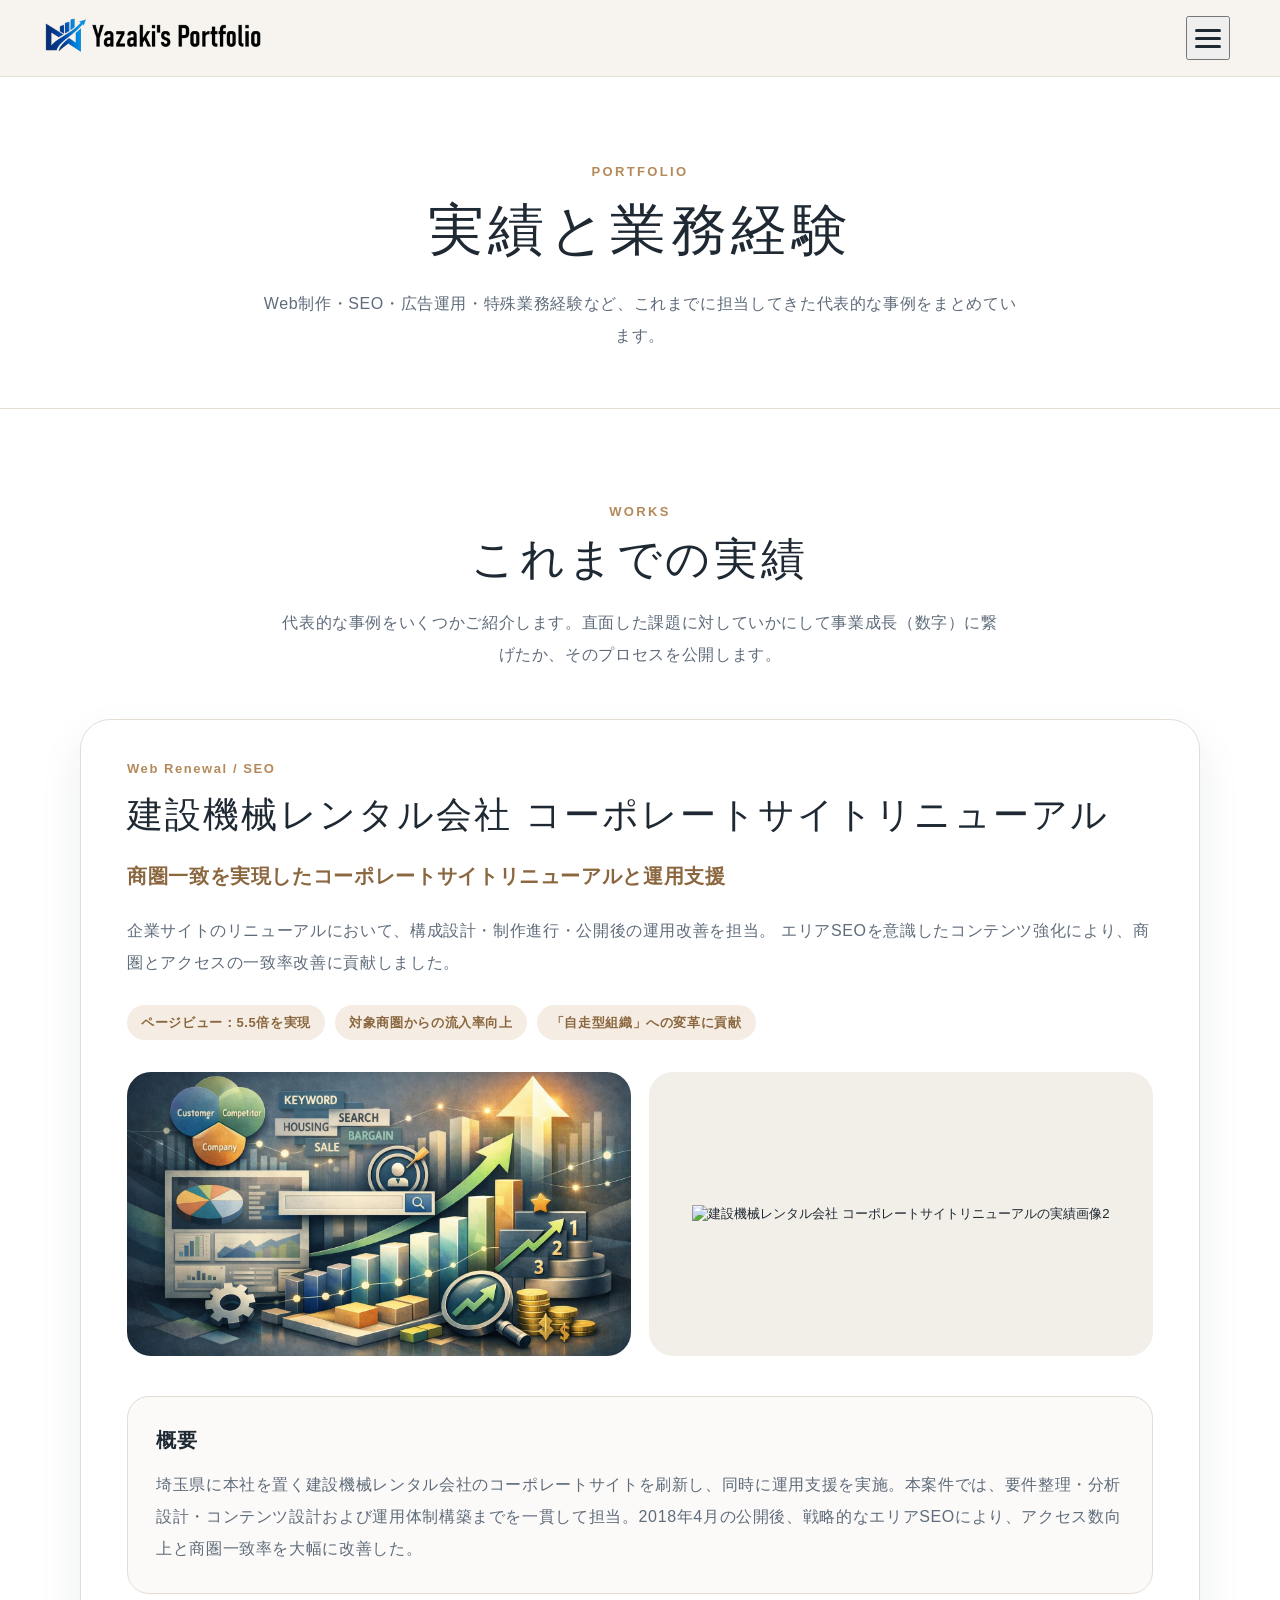
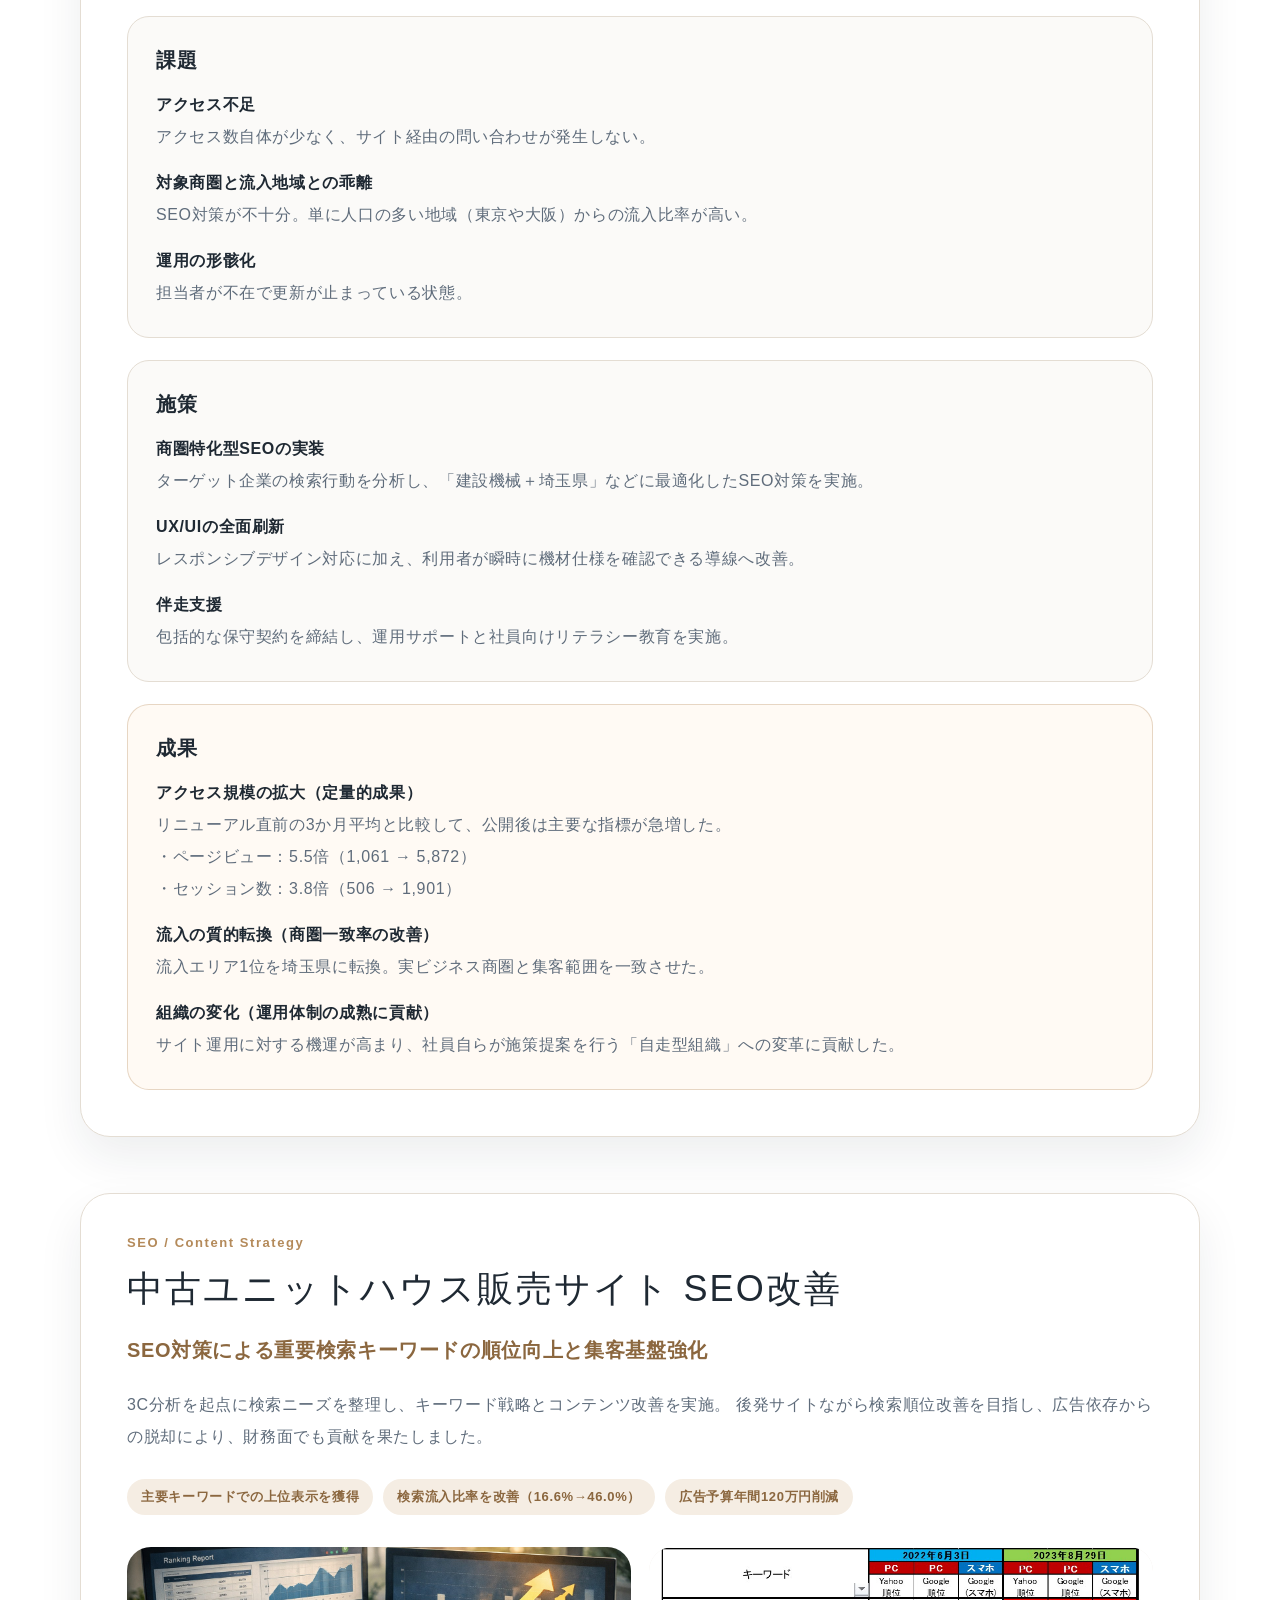
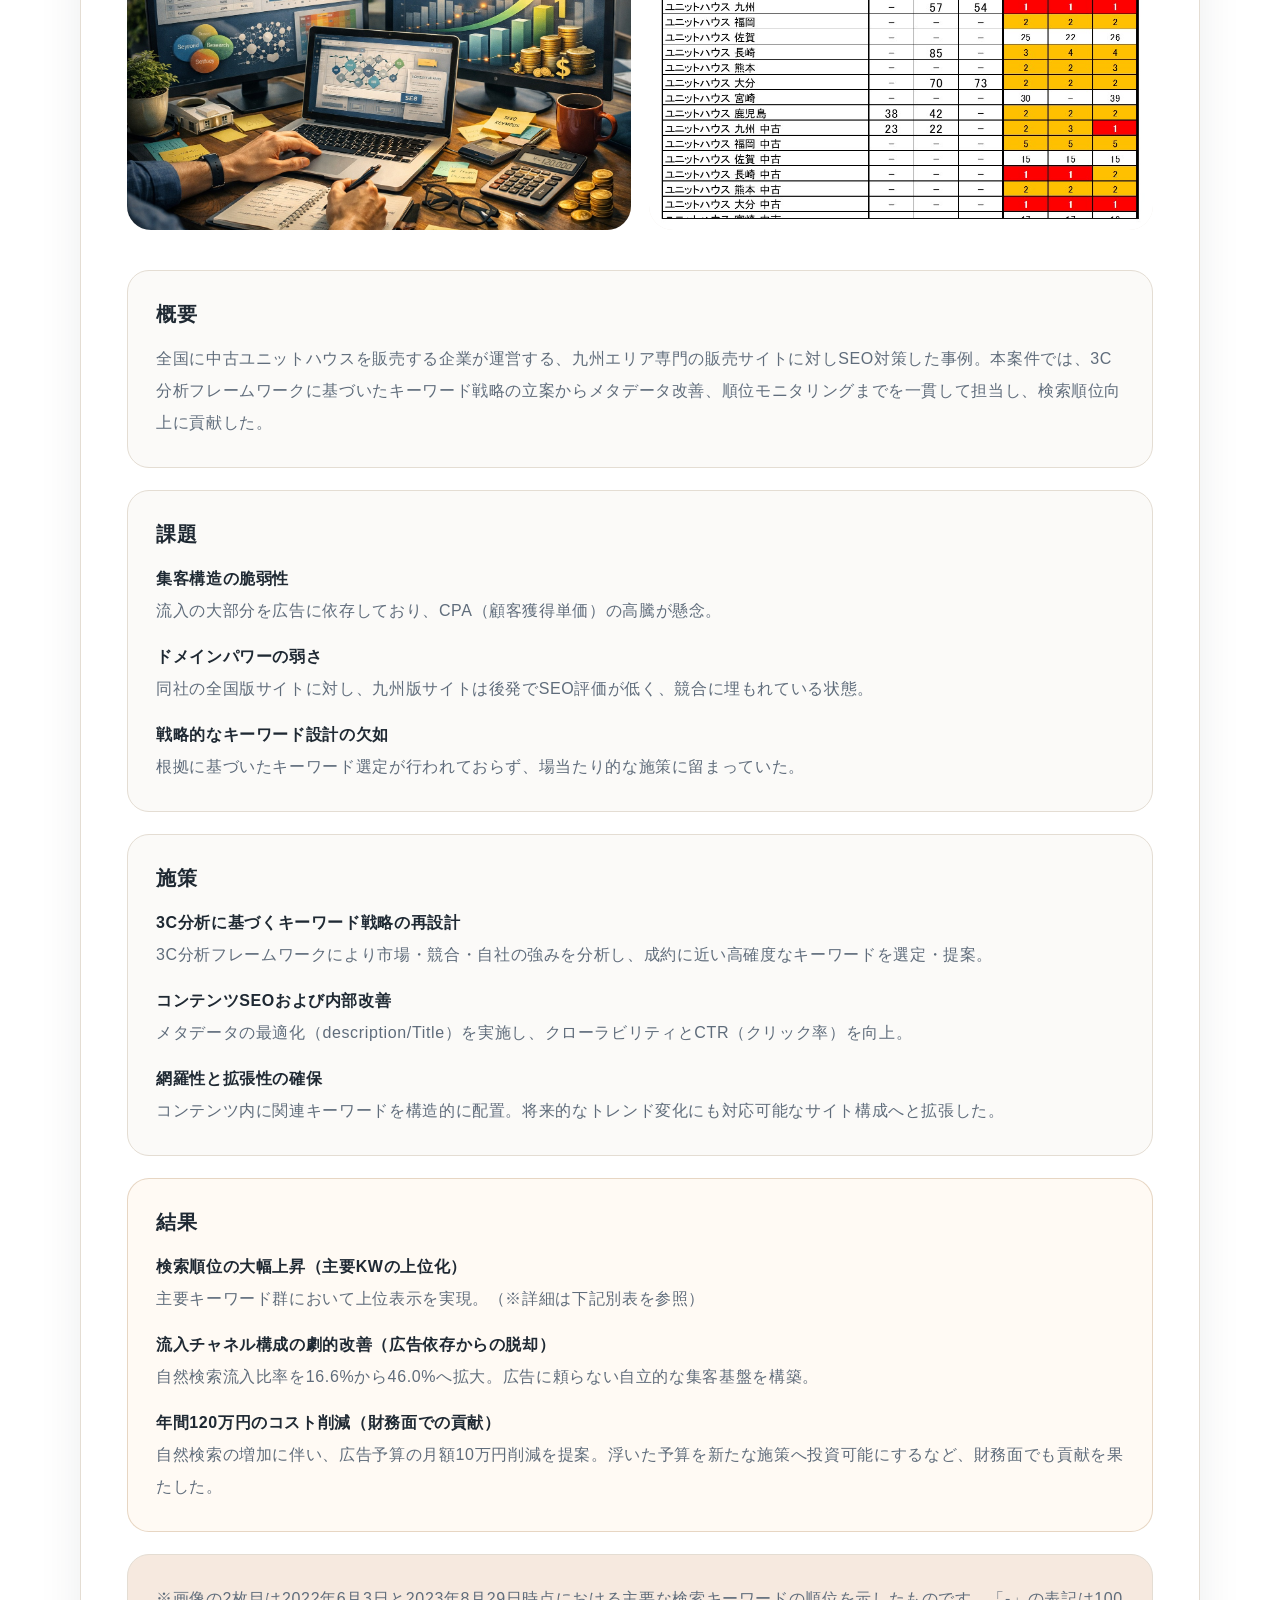
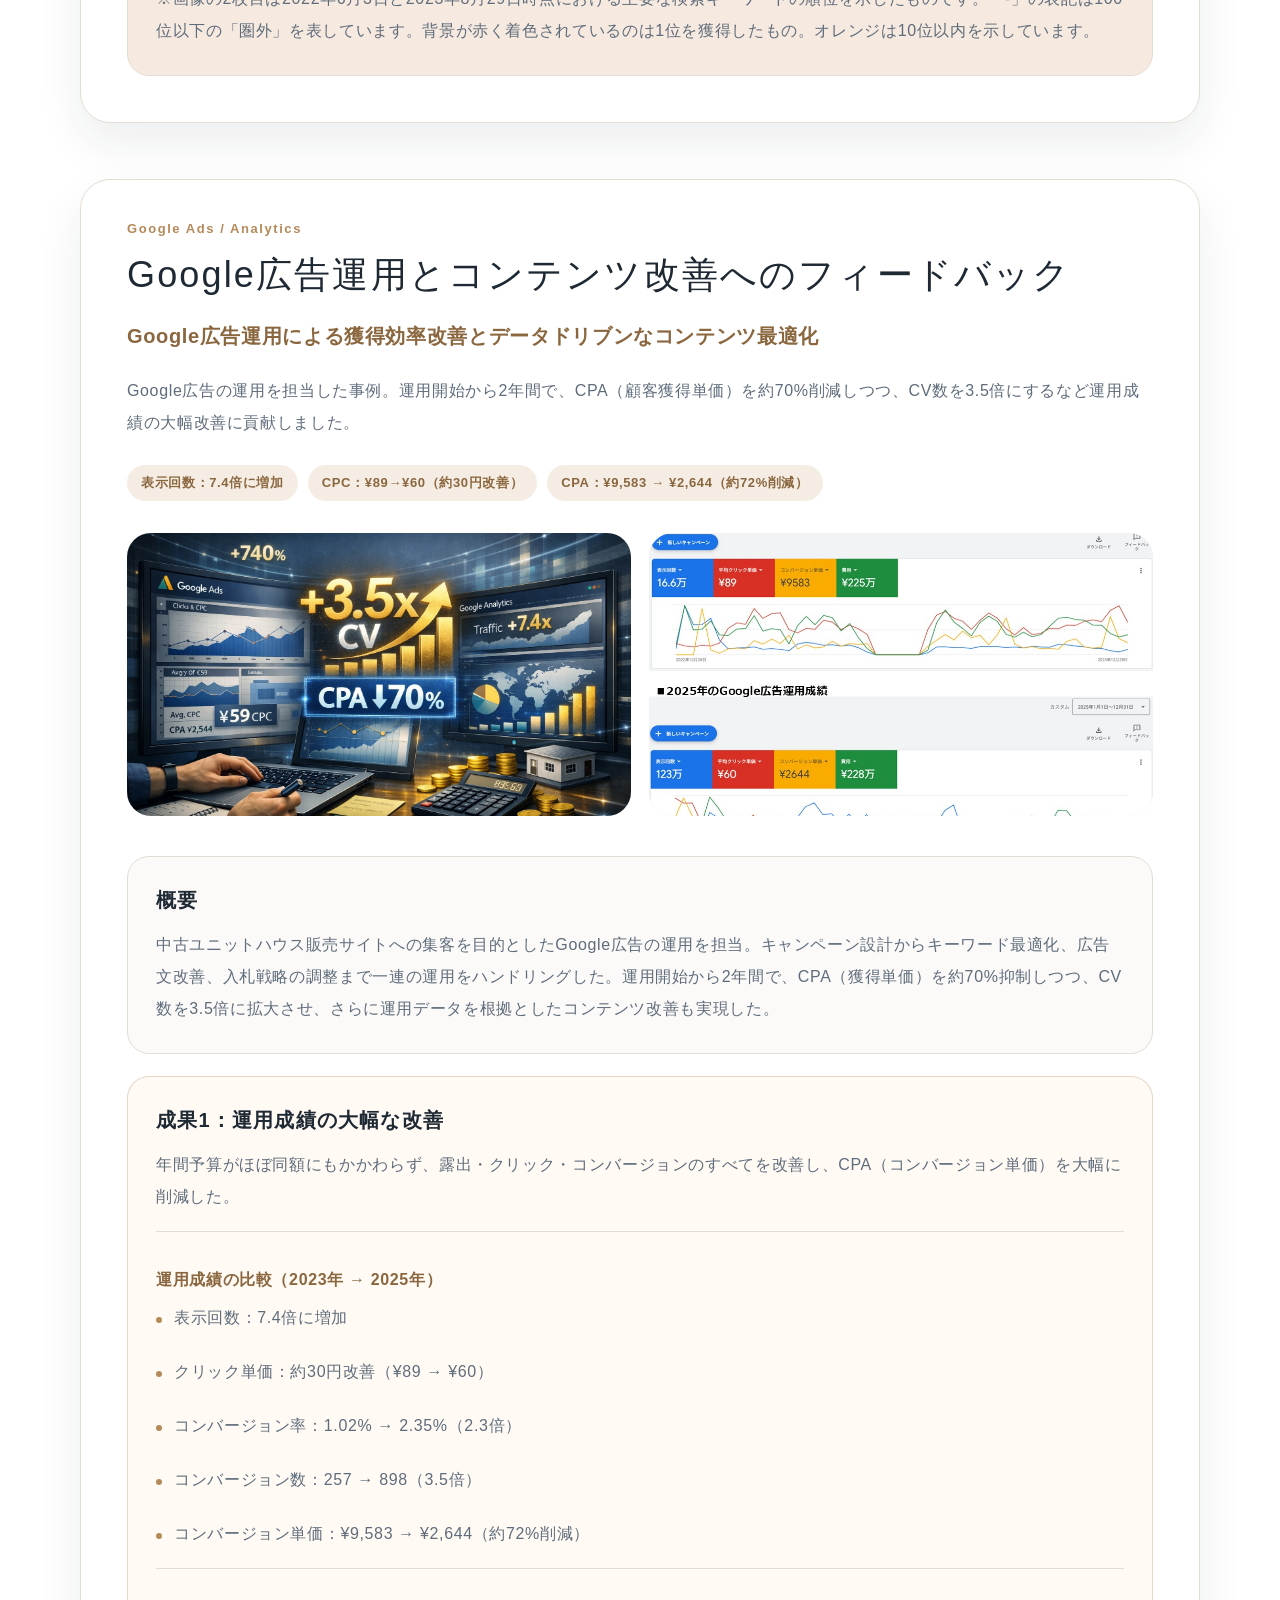
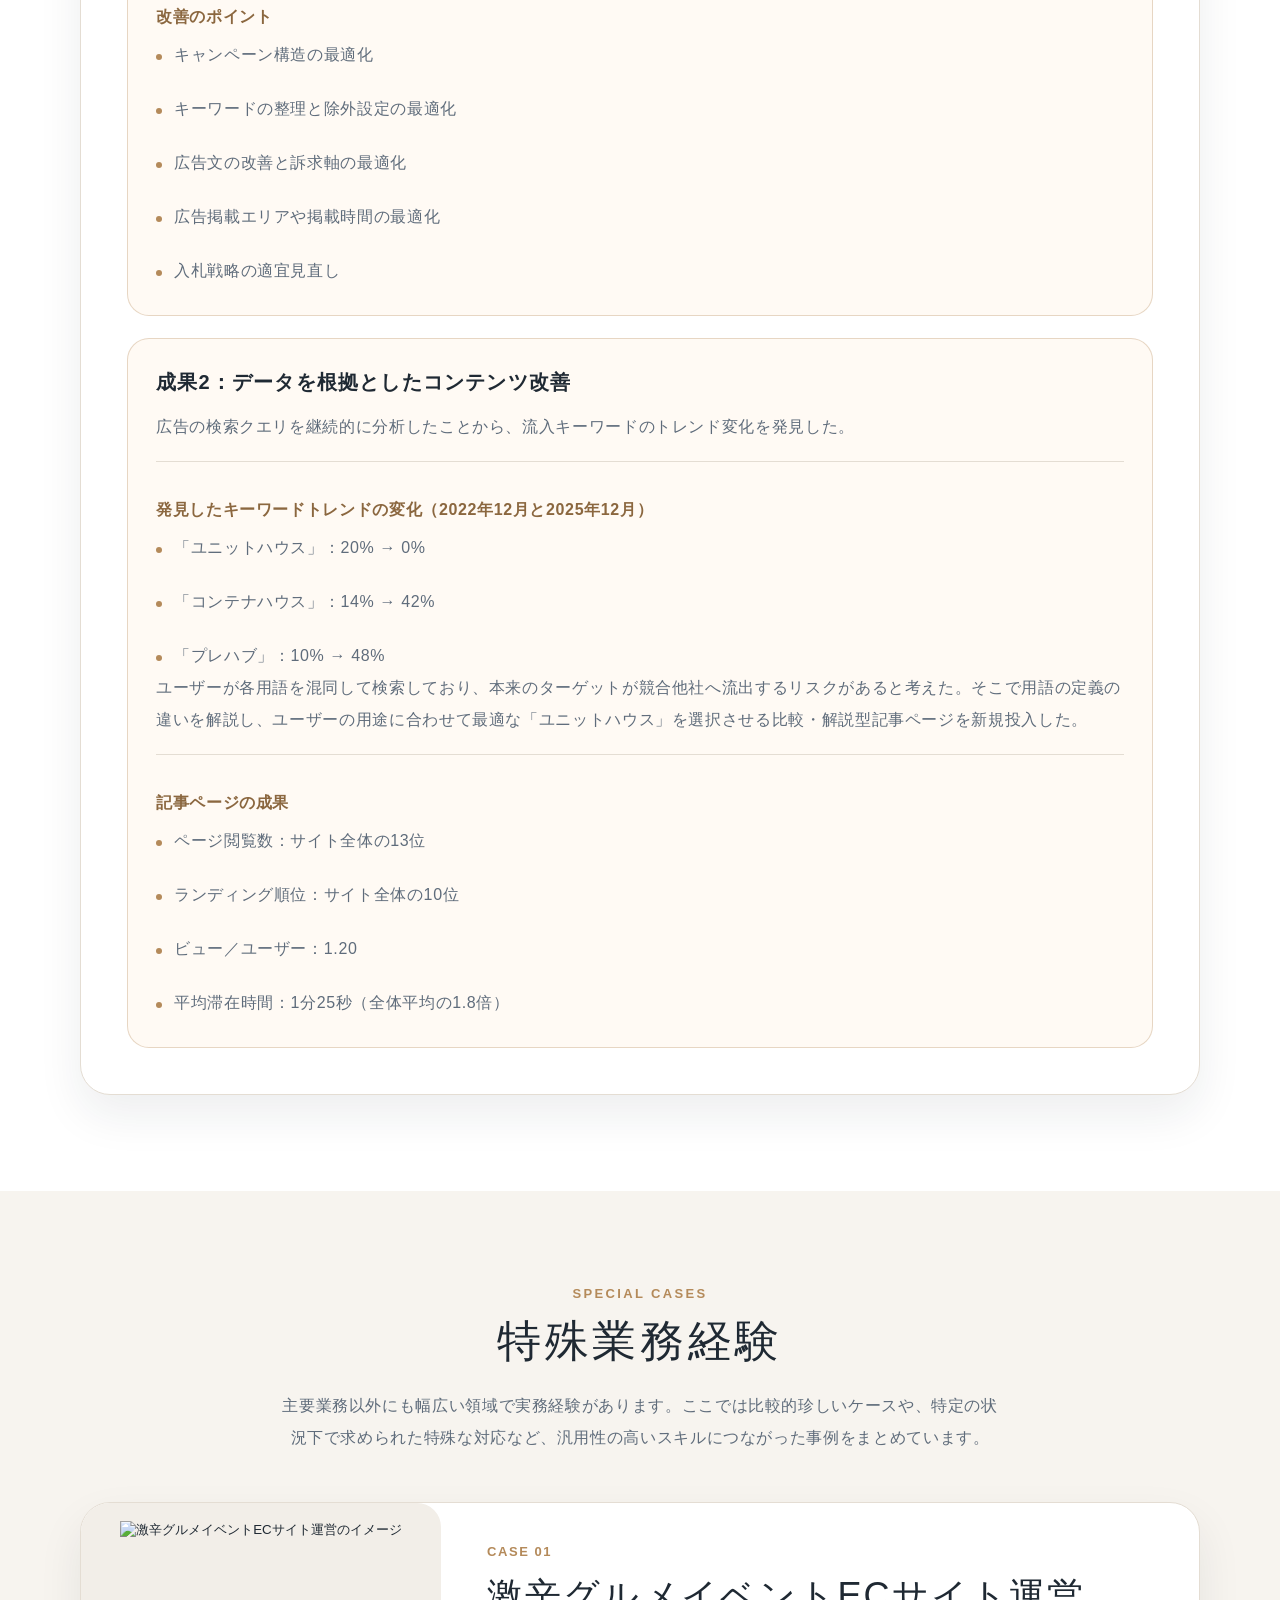
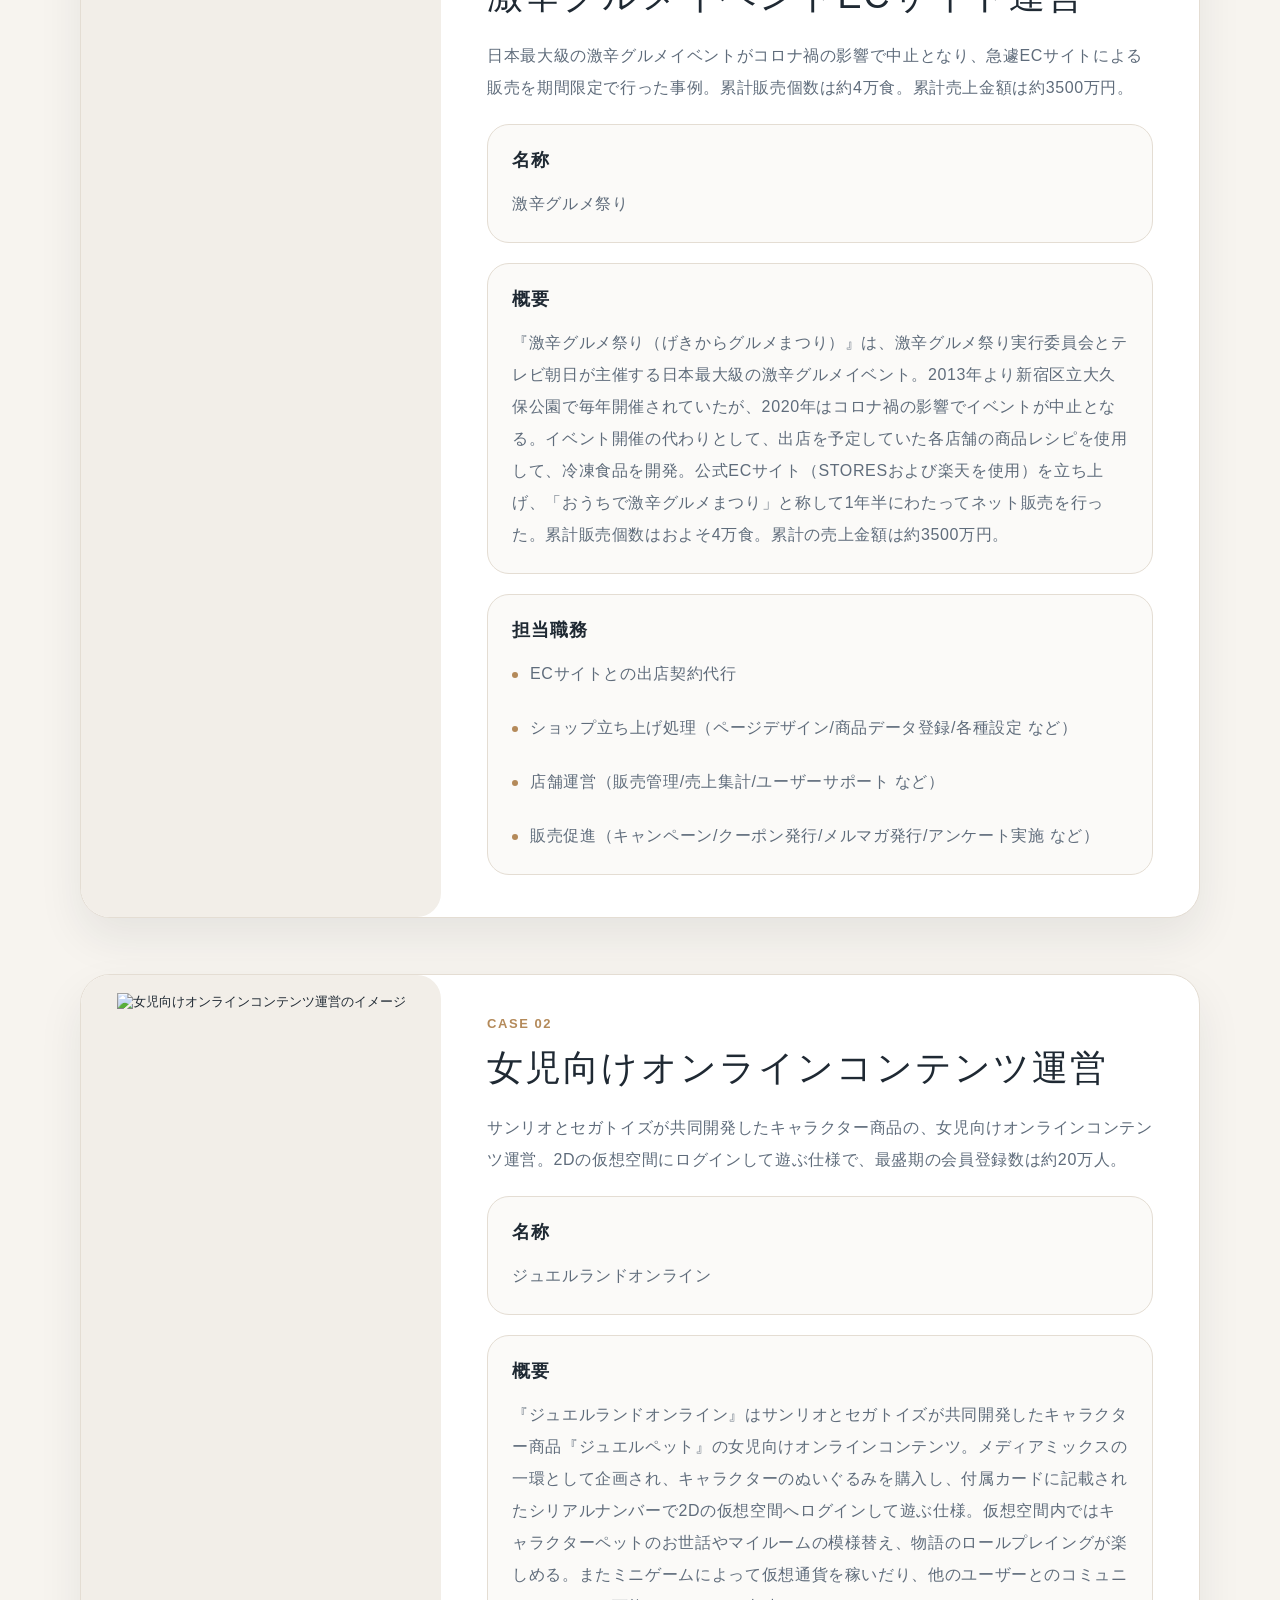
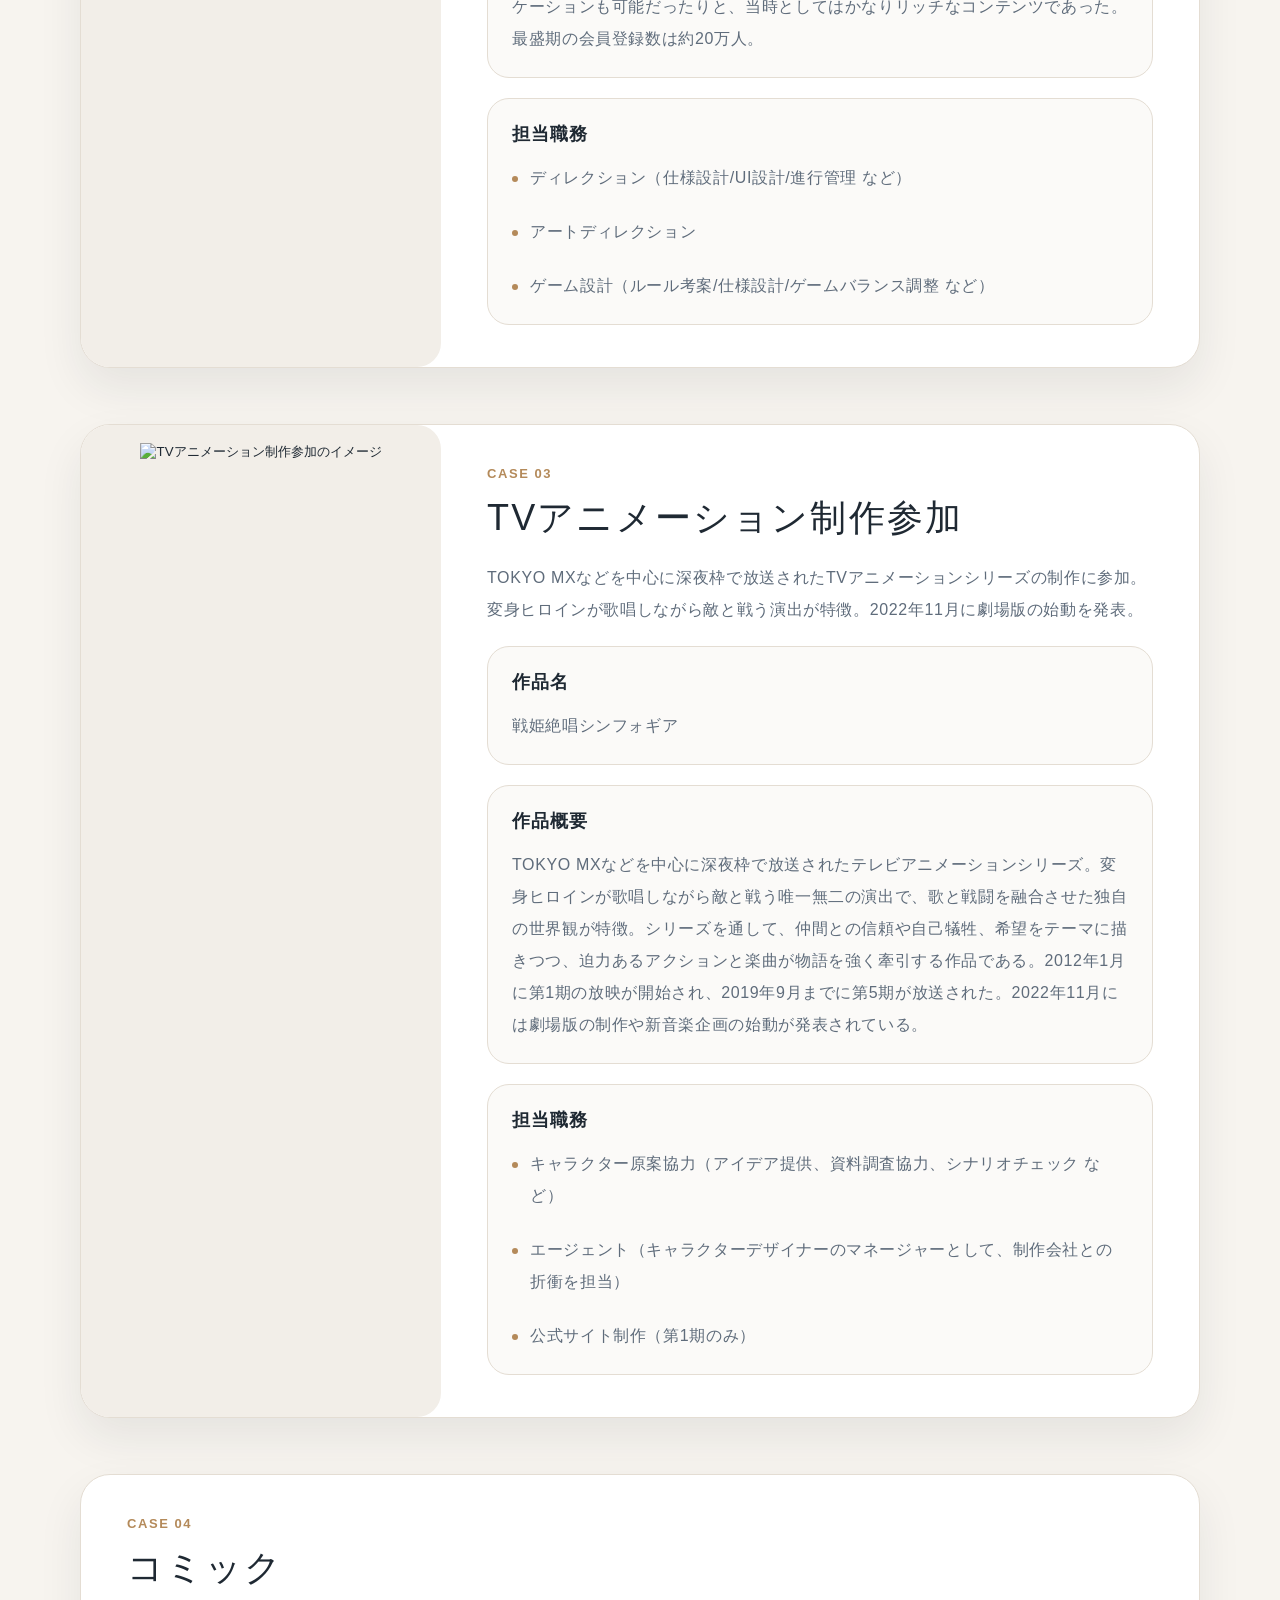
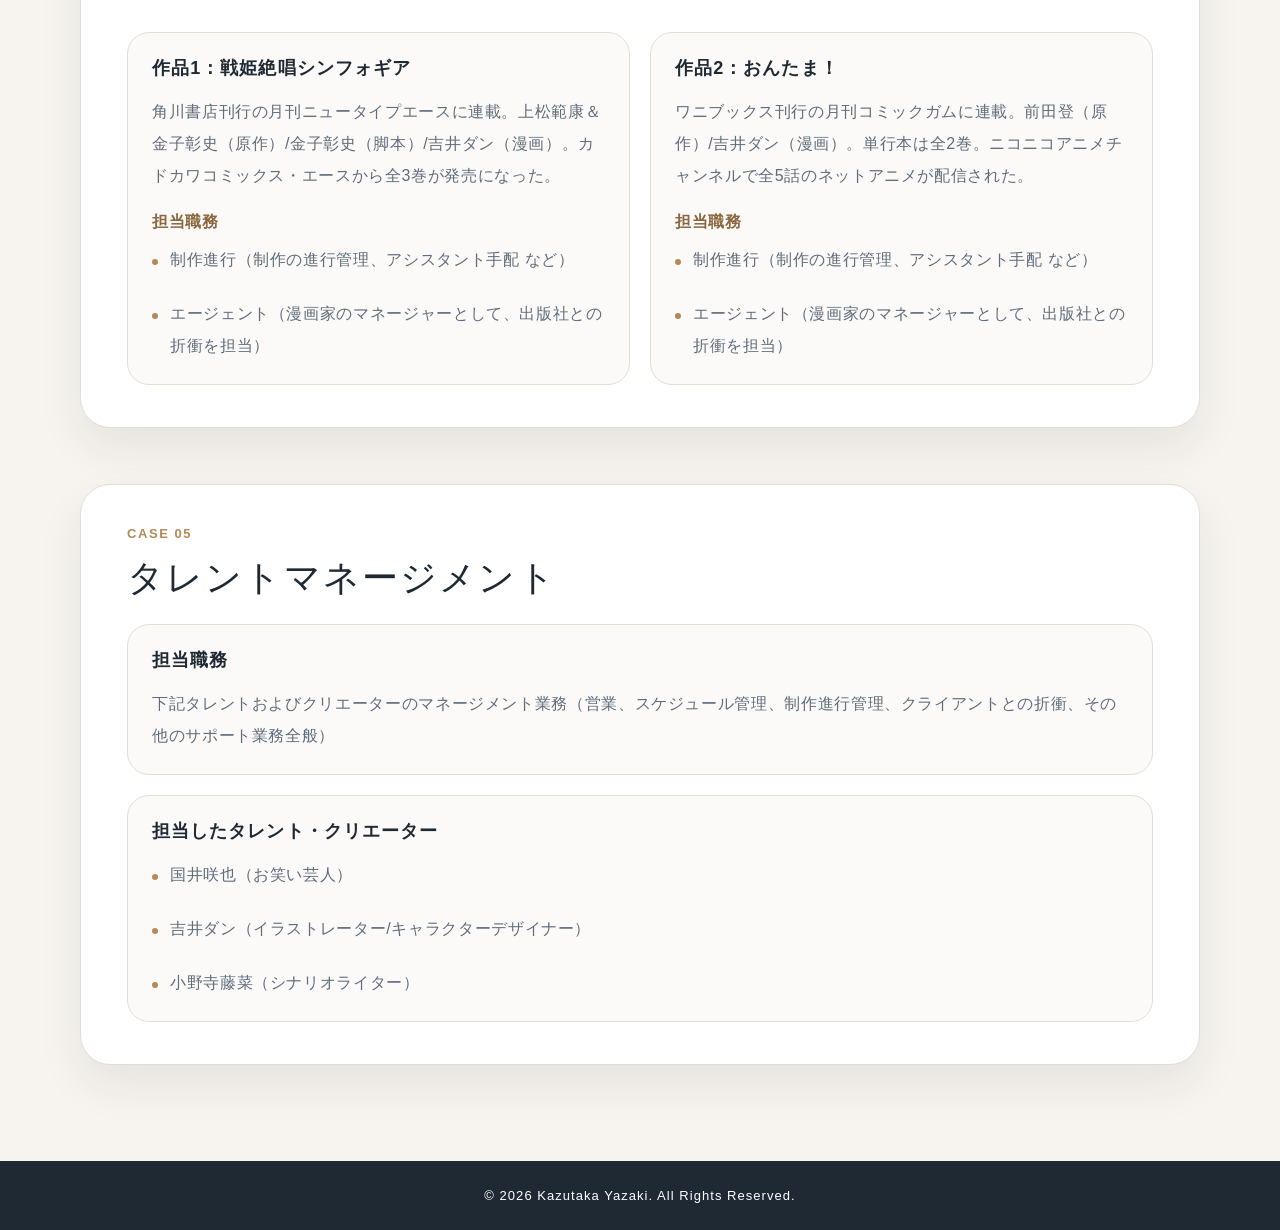
==== portfolio.html @ 9418413c "Add files via upload" ====
<!DOCTYPE html>
<html lang="ja">

<head>
  <meta charset="UTF-8">
  <meta name="viewport" content="width=device-width, initial-scale=1.0">
  <title>実績と業務経験｜矢崎和貴｜Webマーケティング ポートフォリオ</title>
  <meta name="description" content="矢崎和貴の実績と業務経験を紹介するページです。Web制作、SEO、Google広告運用、特殊業務経験など、事業成果につながった代表的な事例をまとめています。">

  <link rel="icon" type="image/png" href="img/00-02.favicon.png">
  <link rel="apple-touch-icon" href="img/00-02.favicon.png">

  <link rel="stylesheet" href="css/reset.css">
  <link rel="stylesheet" href="css/style.css">
</head>

<body id="portfolio-page">

  <header class="site-header">
    <div class="header-inner">
      <h1 class="site-logo">
        <a href="index.html" aria-label="トップページへ戻る">
          <img src="img/00-01.logo.png" alt="矢崎和貴のポートフォリオ">
        </a>
      </h1>

      <button class="hamburger-button" type="button" aria-label="メニューを開く" aria-controls="global-nav"
        aria-expanded="false">
        <span></span>
        <span></span>
        <span></span>
      </button>

      <nav id="global-nav" class="global-nav" aria-label="グローバルナビゲーション">
        <ul>
          <li><a href="index.html">Top</a></li>
          <li><a href="about.html">About</a></li>
          <li><a href="portfolio.html">Portfolio</a></li>
          <li><a href="resources.html">Resources</a></li>
          <li><a href="index.html#contact">Contact</a></li>
        </ul>
      </nav>
    </div>
  </header>

  <main>

    <section class="subpage-hero">
      <div class="subpage-hero-inner">
        <p class="section-label">Portfolio</p>
        <h2>実績と業務経験</h2>
        <p class="section-description">
          Web制作・SEO・広告運用・特殊業務経験など、これまでに担当してきた代表的な事例をまとめています。
        </p>
      </div>
    </section>

    <section id="works" class="section works portfolio-works">
      <div class="section-inner">
        <div class="section-heading center">
          <p class="section-label">Works</p>
          <h2>これまでの実績</h2>
          <p class="section-description">
            代表的な事例をいくつかご紹介します。直面した課題に対していかにして事業成長（数字）に繋げたか、そのプロセスを公開します。
          </p>
        </div>

        <div class="portfolio-work-list">

          <article class="portfolio-work-detail">
            <div class="portfolio-work-header">
              <p class="work-meta">Web Renewal / SEO</p>
              <h3 id="work-corporate-renewal">建設機械レンタル会社 コーポレートサイトリニューアル</h3>
              <p class="work-catch">商圏一致を実現したコーポレートサイトリニューアルと運用支援</p>
              <p>
                企業サイトのリニューアルにおいて、構成設計・制作進行・公開後の運用改善を担当。
                エリアSEOを意識したコンテンツ強化により、商圏とアクセスの一致率改善に貢献しました。
              </p>
              <ul class="result-tags">
                <li>ページビュー：5.5倍を実現</li>
                <li>対象商圏からの流入率向上</li>
                <li>「自走型組織」への変革に貢献</li>
              </ul>
            </div>

            <div class="portfolio-image-grid">
              <figure>
                <button class="image-zoom-trigger" type="button" data-image="img/04-10.works-image.jpg" data-caption="建設機械レンタル会社 コーポレートサイトリニューアルの実績画像1" aria-label="建設機械レンタル会社 コーポレートサイトリニューアルの実績画像1を拡大表示する">

                  <img src="img/04-10.works-image.jpg" alt="建設機械レンタル会社 コーポレートサイトリニューアルの実績画像1">

                  <span class="image-zoom-label">クリックで拡大</span>

                </button>
              </figure>
              <figure>
                <button class="image-zoom-trigger" type="button" data-image="img/04-11.works-image.jpg" data-caption="建設機械レンタル会社 コーポレートサイトリニューアルの実績画像2" aria-label="建設機械レンタル会社 コーポレートサイトリニューアルの実績画像2を拡大表示する">

                  <img src="img/04-11.works-image.jpg" alt="建設機械レンタル会社 コーポレートサイトリニューアルの実績画像2">

                  <span class="image-zoom-label">クリックで拡大</span>

                </button>
              </figure>
            </div>

            <div class="case-detail-grid">
              <section class="case-detail-block">
                <h4>概要</h4>
                <p>埼玉県に本社を置く建設機械レンタル会社のコーポレートサイトを刷新し、同時に運用支援を実施。本案件では、要件整理・分析設計・コンテンツ設計および運用体制構築までを一貫して担当。2018年4月の公開後、戦略的なエリアSEOにより、アクセス数向上と商圏一致率を大幅に改善した。</p>
              </section>

              <section class="case-detail-block">
                <h4>課題</h4>
                <ol>
                  <li><strong>アクセス不足</strong><br>アクセス数自体が少なく、サイト経由の問い合わせが発生しない。</li>
                  <li><strong>対象商圏と流入地域との乖離</strong><br>SEO対策が不十分。単に人口の多い地域（東京や大阪）からの流入比率が高い。</li>
                  <li><strong>運用の形骸化</strong><br>担当者が不在で更新が止まっている状態。</li>
                </ol>
              </section>

              <section class="case-detail-block">
                <h4>施策</h4>
                <ol>
                  <li><strong>商圏特化型SEOの実装</strong><br>ターゲット企業の検索行動を分析し、「建設機械＋埼玉県」などに最適化したSEO対策を実施。</li>
                  <li><strong>UX/UIの全面刷新</strong><br>レスポンシブデザイン対応に加え、利用者が瞬時に機材仕様を確認できる導線へ改善。</li>
                  <li><strong>伴走支援</strong><br>包括的な保守契約を締結し、運用サポートと社員向けリテラシー教育を実施。</li>
                </ol>
              </section>

              <section class="case-detail-block result-block">
                <h4>成果</h4>
                <ol>
                  <li><strong>アクセス規模の拡大（定量的成果）</strong><br>リニューアル直前の3か月平均と比較して、公開後は主要な指標が急増した。<br>・ページビュー：5.5倍（1,061 → 5,872）<br>・セッション数：3.8倍（506 → 1,901）</li>
                  <li><strong>流入の質的転換（商圏一致率の改善）</strong><br>流入エリア1位を埼玉県に転換。実ビジネス商圏と集客範囲を一致させた。</li>
                  <li><strong>組織の変化（運用体制の成熟に貢献）</strong><br>サイト運用に対する機運が高まり、社員自らが施策提案を行う「自走型組織」への変革に貢献した。</li>
                </ol>
              </section>
            </div>
          </article>

          <article class="portfolio-work-detail">
            <div class="portfolio-work-header">
              <p class="work-meta">SEO / Content Strategy</p>
              <h3 id="work-unit-house-seo">中古ユニットハウス販売サイト SEO改善</h3>
              <p class="work-catch">SEO対策による重要検索キーワードの順位向上と集客基盤強化</p>
              <p>
                3C分析を起点に検索ニーズを整理し、キーワード戦略とコンテンツ改善を実施。
                後発サイトながら検索順位改善を目指し、広告依存からの脱却により、財務面でも貢献を果たしました。
              </p>
              <ul class="result-tags">
                <li>主要キーワードでの上位表示を獲得</li>
                <li>検索流入比率を改善（16.6%→46.0%）</li>
                <li>広告予算年間120万円削減</li>
              </ul>
            </div>

            <div class="portfolio-image-grid">
              <figure>
                <button class="image-zoom-trigger" type="button" data-image="img/04-20.works-image.jpg" data-caption="中古ユニットハウス販売サイトSEO改善の実績画像1" aria-label="中古ユニットハウス販売サイトSEO改善の実績画像1を拡大表示する">

                  <img src="img/04-20.works-image.jpg" alt="中古ユニットハウス販売サイトSEO改善の実績画像1">

                  <span class="image-zoom-label">クリックで拡大</span>

                </button>
              </figure>
              <figure>
                <button class="image-zoom-trigger" type="button" data-image="img/04-21.works-image.jpg" data-caption="中古ユニットハウス販売サイトSEO改善の実績画像2" aria-label="中古ユニットハウス販売サイトSEO改善の実績画像2を拡大表示する">

                  <img src="img/04-21.works-image.jpg" alt="中古ユニットハウス販売サイトSEO改善の実績画像2">

                  <span class="image-zoom-label">クリックで拡大</span>

                </button>
              </figure>
            </div>

            <div class="case-detail-grid">
              <section class="case-detail-block">
                <h4>概要</h4>
                <p>全国に中古ユニットハウスを販売する企業が運営する、九州エリア専門の販売サイトに対しSEO対策した事例。本案件では、3C分析フレームワークに基づいたキーワード戦略の立案からメタデータ改善、順位モニタリングまでを一貫して担当し、検索順位向上に貢献した。</p>
              </section>

              <section class="case-detail-block">
                <h4>課題</h4>
                <ol>
                  <li><strong>集客構造の脆弱性</strong><br>流入の大部分を広告に依存しており、CPA（顧客獲得単価）の高騰が懸念。</li>
                  <li><strong>ドメインパワーの弱さ</strong><br>同社の全国版サイトに対し、九州版サイトは後発でSEO評価が低く、競合に埋もれている状態。</li>
                  <li><strong>戦略的なキーワード設計の欠如</strong><br>根拠に基づいたキーワード選定が行われておらず、場当たり的な施策に留まっていた。</li>
                </ol>
              </section>

              <section class="case-detail-block">
                <h4>施策</h4>
                <ol>
                  <li><strong>3C分析に基づくキーワード戦略の再設計</strong><br>3C分析フレームワークにより市場・競合・自社の強みを分析し、成約に近い高確度なキーワードを選定・提案。</li>
                  <li><strong>コンテンツSEOおよび内部改善</strong><br>メタデータの最適化（description/Title）を実施し、クローラビリティとCTR（クリック率）を向上。</li>
                  <li><strong>網羅性と拡張性の確保</strong><br>コンテンツ内に関連キーワードを構造的に配置。将来的なトレンド変化にも対応可能なサイト構成へと拡張した。</li>
                </ol>
              </section>

              <section class="case-detail-block result-block">
                <h4>結果</h4>
                <ol>
                  <li><strong>検索順位の大幅上昇（主要KWの上位化）</strong><br>主要キーワード群において上位表示を実現。（※詳細は下記別表を参照）</li>
                  <li><strong>流入チャネル構成の劇的改善（広告依存からの脱却）</strong><br>自然検索流入比率を16.6%から46.0%へ拡大。広告に頼らない自立的な集客基盤を構築。</li>
                  <li><strong>年間120万円のコスト削減（財務面での貢献）</strong><br>自然検索の増加に伴い、広告予算の月額10万円削減を提案。浮いた予算を新たな施策へ投資可能にするなど、財務面でも貢献を果たした。</li>
                </ol>
              </section>

              <aside class="case-note">
                <p>※画像の2枚目は2022年6月3日と2023年8月29日時点における主要な検索キーワードの順位を示したものです。「-」の表記は100位以下の「圏外」を表しています。背景が赤く着色されているのは1位を獲得したもの。オレンジは10位以内を示しています。</p>
              </aside>
            </div>
          </article>

          <article class="portfolio-work-detail">
            <div class="portfolio-work-header">
              <p class="work-meta">Google Ads / Analytics</p>
              <h3 id="work-google-ads">Google広告運用とコンテンツ改善へのフィードバック</h3>
              <p class="work-catch">Google広告運用による獲得効率改善とデータドリブンなコンテンツ最適化</p>
              <p>
                Google広告の運用を担当した事例。運用開始から2年間で、CPA（顧客獲得単価）を約70%削減しつつ、CV数を3.5倍にするなど運用成績の大幅改善に貢献しました。
              </p>
              <ul class="result-tags">
                <li>表示回数：7.4倍に増加</li>
                <li>CPC：¥89→¥60（約30円改善）</li>
                <li>CPA：¥9,583 → ¥2,644（約72%削減）</li>
              </ul>
            </div>

            <div class="portfolio-image-grid">
              <figure>
                <button class="image-zoom-trigger" type="button" data-image="img/04-30.works-image.jpg" data-caption="Google広告運用とコンテンツ改善の実績画像1" aria-label="Google広告運用とコンテンツ改善の実績画像1を拡大表示する">

                  <img src="img/04-30.works-image.jpg" alt="Google広告運用とコンテンツ改善の実績画像1">

                  <span class="image-zoom-label">クリックで拡大</span>

                </button>
              </figure>
              <figure>
                <button class="image-zoom-trigger" type="button" data-image="img/04-31.works-image.jpg" data-caption="Google広告運用とコンテンツ改善の実績画像2" aria-label="Google広告運用とコンテンツ改善の実績画像2を拡大表示する">

                  <img src="img/04-31.works-image.jpg" alt="Google広告運用とコンテンツ改善の実績画像2">

                  <span class="image-zoom-label">クリックで拡大</span>

                </button>
              </figure>
            </div>

            <div class="case-detail-grid">
              <section class="case-detail-block">
                <h4>概要</h4>
                <p>中古ユニットハウス販売サイトへの集客を目的としたGoogle広告の運用を担当。キャンペーン設計からキーワード最適化、広告文改善、入札戦略の調整まで一連の運用をハンドリングした。運用開始から2年間で、CPA（獲得単価）を約70%抑制しつつ、CV数を3.5倍に拡大させ、さらに運用データを根拠としたコンテンツ改善も実現した。</p>
              </section>

              <section class="case-detail-block result-block">
                <h4>成果1：運用成績の大幅な改善</h4>
                <p>年間予算がほぼ同額にもかかわらず、露出・クリック・コンバージョンのすべてを改善し、CPA（コンバージョン単価）を大幅に削減した。</p>
                <div class="metric-list">
                  <h5>運用成績の比較（2023年 → 2025年）</h5>
                  <ul>
                    <li>表示回数：7.4倍に増加</li>
                    <li>クリック単価：約30円改善（¥89 → ¥60）</li>
                    <li>コンバージョン率：1.02% → 2.35%（2.3倍）</li>
                    <li>コンバージョン数：257 → 898（3.5倍）</li>
                    <li>コンバージョン単価：¥9,583 → ¥2,644（約72%削減）</li>
                  </ul>
                </div>
                <div class="metric-list">
                  <h5>改善のポイント</h5>
                  <ul>
                    <li>キャンペーン構造の最適化</li>
                    <li>キーワードの整理と除外設定の最適化</li>
                    <li>広告文の改善と訴求軸の最適化</li>
                    <li>広告掲載エリアや掲載時間の最適化</li>
                    <li>入札戦略の適宜見直し</li>
                  </ul>
                </div>
              </section>

              <section class="case-detail-block result-block">
                <h4>成果2：データを根拠としたコンテンツ改善</h4>
                <p>広告の検索クエリを継続的に分析したことから、流入キーワードのトレンド変化を発見した。</p>
                <div class="metric-list">
                  <h5>発見したキーワードトレンドの変化（2022年12月と2025年12月）</h5>
                  <ul>
                    <li>「ユニットハウス」：20% → 0%</li>
                    <li>「コンテナハウス」：14% → 42%</li>
                    <li>「プレハブ」：10% → 48%</li>
                  </ul>
                </div>
                <p>ユーザーが各用語を混同して検索しており、本来のターゲットが競合他社へ流出するリスクがあると考えた。そこで用語の定義の違いを解説し、ユーザーの用途に合わせて最適な「ユニットハウス」を選択させる比較・解説型記事ページを新規投入した。</p>
                <div class="metric-list">
                  <h5>記事ページの成果</h5>
                  <ul>
                    <li>ページ閲覧数：サイト全体の13位</li>
                    <li>ランディング順位：サイト全体の10位</li>
                    <li>ビュー／ユーザー：1.20</li>
                    <li>平均滞在時間：1分25秒（全体平均の1.8倍）</li>
                  </ul>
                </div>
              </section>
            </div>
          </article>

        </div>
      </div>
    </section>

    <section id="special" class="section special portfolio-special">
      <div class="section-inner">
        <div class="section-heading center">
          <p class="section-label">Special Cases</p>
          <h2>特殊業務経験</h2>
          <p class="section-description">
            主要業務以外にも幅広い領域で実務経験があります。ここでは比較的珍しいケースや、特定の状況下で求められた特殊な対応など、汎用性の高いスキルにつながった事例をまとめています。
          </p>
        </div>

        <div class="special-detail-list">

          <article class="special-detail-card">
            <div class="special-detail-image">
              <button class="image-zoom-trigger" type="button" data-image="img/05-01.cases-image.jpg" data-caption="激辛グルメイベントECサイト運営のイメージ" aria-label="激辛グルメイベントECサイト運営のイメージを拡大表示する">

                <img src="img/05-01.cases-image.jpg" alt="激辛グルメイベントECサイト運営のイメージ">

                <span class="image-zoom-label">クリックで拡大</span>

              </button>
            </div>
            <div class="special-detail-content">
              <p class="special-number">Case 01</p>
              <h3 id="case-gekara">激辛グルメイベントECサイト運営</h3>
              <p>日本最大級の激辛グルメイベントがコロナ禍の影響で中止となり、急遽ECサイトによる販売を期間限定で行った事例。累計販売個数は約4万食。累計売上金額は約3500万円。</p>
              <div class="case-detail-block compact">
                <h4>名称</h4>
                <p>激辛グルメ祭り</p>
              </div>
              <div class="case-detail-block compact">
                <h4>概要</h4>
                <p>『激辛グルメ祭り（げきからグルメまつり）』は、激辛グルメ祭り実行委員会とテレビ朝日が主催する日本最大級の激辛グルメイベント。2013年より新宿区立大久保公園で毎年開催されていたが、2020年はコロナ禍の影響でイベントが中止となる。イベント開催の代わりとして、出店を予定していた各店舗の商品レシピを使用して、冷凍食品を開発。公式ECサイト（STORESおよび楽天を使用）を立ち上げ、「おうちで激辛グルメまつり」と称して1年半にわたってネット販売を行った。累計販売個数はおよそ4万食。累計の売上金額は約3500万円。</p>
              </div>
              <div class="case-detail-block compact">
                <h4>担当職務</h4>
                <ul>
                  <li>ECサイトとの出店契約代行</li>
                  <li>ショップ立ち上げ処理（ページデザイン/商品データ登録/各種設定 など）</li>
                  <li>店舗運営（販売管理/売上集計/ユーザーサポート など）</li>
                  <li>販売促進（キャンペーン/クーポン発行/メルマガ発行/アンケート実施 など）</li>
                </ul>
              </div>
            </div>
          </article>

          <article class="special-detail-card">
            <div class="special-detail-image">
              <button class="image-zoom-trigger" type="button" data-image="img/05-02.cases-image.jpg" data-caption="女児向けオンラインコンテンツ運営のイメージ" aria-label="女児向けオンラインコンテンツ運営のイメージを拡大表示する">

                <img src="img/05-02.cases-image.jpg" alt="女児向けオンラインコンテンツ運営のイメージ">

                <span class="image-zoom-label">クリックで拡大</span>

              </button>
            </div>
            <div class="special-detail-content">
              <p class="special-number">Case 02</p>
              <h3 id="case-jewelland">女児向けオンラインコンテンツ運営</h3>
              <p>サンリオとセガトイズが共同開発したキャラクター商品の、女児向けオンラインコンテンツ運営。2Dの仮想空間にログインして遊ぶ仕様で、最盛期の会員登録数は約20万人。</p>
              <div class="case-detail-block compact">
                <h4>名称</h4>
                <p>ジュエルランドオンライン</p>
              </div>
              <div class="case-detail-block compact">
                <h4>概要</h4>
                <p>『ジュエルランドオンライン』はサンリオとセガトイズが共同開発したキャラクター商品『ジュエルペット』の女児向けオンラインコンテンツ。メディアミックスの一環として企画され、キャラクターのぬいぐるみを購入し、付属カードに記載されたシリアルナンバーで2Dの仮想空間へログインして遊ぶ仕様。仮想空間内ではキャラクターペットのお世話やマイルームの模様替え、物語のロールプレイングが楽しめる。またミニゲームによって仮想通貨を稼いだり、他のユーザーとのコミュニケーションも可能だったりと、当時としてはかなりリッチなコンテンツであった。最盛期の会員登録数は約20万人。</p>
              </div>
              <div class="case-detail-block compact">
                <h4>担当職務</h4>
                <ul>
                  <li>ディレクション（仕様設計/UI設計/進行管理 など）</li>
                  <li>アートディレクション</li>
                  <li>ゲーム設計（ルール考案/仕様設計/ゲームバランス調整 など）</li>
                </ul>
              </div>
            </div>
          </article>

          <article class="special-detail-card">
            <div class="special-detail-image">
              <button class="image-zoom-trigger" type="button" data-image="img/05-03.cases-image.jpg" data-caption="TVアニメーション制作参加のイメージ" aria-label="TVアニメーション制作参加のイメージを拡大表示する">

                <img src="img/05-03.cases-image.jpg" alt="TVアニメーション制作参加のイメージ">

                <span class="image-zoom-label">クリックで拡大</span>

              </button>
            </div>
            <div class="special-detail-content">
              <p class="special-number">Case 03</p>
              <h3 id="case-symphogear-anime">TVアニメーション制作参加</h3>
              <p>TOKYO MXなどを中心に深夜枠で放送されたTVアニメーションシリーズの制作に参加。変身ヒロインが歌唱しながら敵と戦う演出が特徴。2022年11月に劇場版の始動を発表。</p>
              <div class="case-detail-block compact">
                <h4>作品名</h4>
                <p>戦姫絶唱シンフォギア</p>
              </div>
              <div class="case-detail-block compact">
                <h4>作品概要</h4>
                <p>TOKYO MXなどを中心に深夜枠で放送されたテレビアニメーションシリーズ。変身ヒロインが歌唱しながら敵と戦う唯一無二の演出で、歌と戦闘を融合させた独自の世界観が特徴。シリーズを通して、仲間との信頼や自己犠牲、希望をテーマに描きつつ、迫力あるアクションと楽曲が物語を強く牽引する作品である。2012年1月に第1期の放映が開始され、2019年9月までに第5期が放送された。2022年11月には劇場版の制作や新音楽企画の始動が発表されている。</p>
              </div>
              <div class="case-detail-block compact">
                <h4>担当職務</h4>
                <ul>
                  <li>キャラクター原案協力（アイデア提供、資料調査協力、シナリオチェック など）</li>
                  <li>エージェント（キャラクターデザイナーのマネージャーとして、制作会社との折衝を担当）</li>
                  <li>公式サイト制作（第1期のみ）</li>
                </ul>
              </div>
            </div>
          </article>

          <article class="special-detail-card text-only">
            <div class="special-detail-content">
              <p class="special-number">Case 04</p>
              <h3>コミック</h3>
              <div class="comic-grid">
                <section class="case-detail-block compact">
                  <h4>作品1：戦姫絶唱シンフォギア</h4>
                  <p>角川書店刊行の月刊ニュータイプエースに連載。上松範康＆金子彰史（原作）/金子彰史（脚本）/吉井ダン（漫画）。カドカワコミックス・エースから全3巻が発売になった。</p>
                  <h5>担当職務</h5>
                  <ul>
                    <li>制作進行（制作の進行管理、アシスタント手配 など）</li>
                    <li>エージェント（漫画家のマネージャーとして、出版社との折衝を担当）</li>
                  </ul>
                </section>
                <section class="case-detail-block compact">
                  <h4>作品2：おんたま！</h4>
                  <p>ワニブックス刊行の月刊コミックガムに連載。前田登（原作）/吉井ダン（漫画）。単行本は全2巻。ニコニコアニメチャンネルで全5話のネットアニメが配信された。</p>
                  <h5>担当職務</h5>
                  <ul>
                    <li>制作進行（制作の進行管理、アシスタント手配 など）</li>
                    <li>エージェント（漫画家のマネージャーとして、出版社との折衝を担当）</li>
                  </ul>
                </section>
              </div>
            </div>
          </article>

          <article class="special-detail-card text-only">
            <div class="special-detail-content">
              <p class="special-number">Case 05</p>
              <h3>タレントマネージメント</h3>
              <div class="case-detail-block compact">
                <h4>担当職務</h4>
                <p>下記タレントおよびクリエーターのマネージメント業務（営業、スケジュール管理、制作進行管理、クライアントとの折衝、その他のサポート業務全般）</p>
              </div>
              <div class="case-detail-block compact">
                <h4>担当したタレント・クリエーター</h4>
                <ul>
                  <li>国井咲也（お笑い芸人）</li>
                  <li>吉井ダン（イラストレーター/キャラクターデザイナー）</li>
                  <li>小野寺藤菜（シナリオライター）</li>
                </ul>
              </div>
            </div>
          </article>

        </div>
      </div>
    </section>

  </main>

  <div class="image-modal" id="image-modal" aria-hidden="true" role="dialog" aria-modal="true" aria-label="画像の拡大表示">
    <button class="image-modal-close" type="button" aria-label="拡大画像を閉じる">×</button>
    <div class="image-modal-inner">
      <img class="image-modal-img" src="" alt="">
      <p class="image-modal-caption"></p>
    </div>
  </div>

  <footer class="site-footer">
    <p>&copy; 2026 Kazutaka Yazaki. All Rights Reserved.</p>
  </footer>

  <script>
    const hamburgerButton = document.querySelector('.hamburger-button');
    const globalNav = document.querySelector('.global-nav');
    const navLinks = document.querySelectorAll('.global-nav a');

    hamburgerButton.addEventListener('click', function () {
      hamburgerButton.classList.toggle('is-active');
      globalNav.classList.toggle('is-active');

      const isExpanded = hamburgerButton.classList.contains('is-active');
      hamburgerButton.setAttribute('aria-expanded', isExpanded);
    });

    navLinks.forEach(function (link) {
      link.addEventListener('click', function () {
        hamburgerButton.classList.remove('is-active');
        globalNav.classList.remove('is-active');
        hamburgerButton.setAttribute('aria-expanded', 'false');
      });
    });

    const imageModal = document.querySelector('#image-modal');
    const imageModalImg = document.querySelector('.image-modal-img');
    const imageModalCaption = document.querySelector('.image-modal-caption');
    const imageModalClose = document.querySelector('.image-modal-close');
    const imageZoomTriggers = document.querySelectorAll('.image-zoom-trigger');

    function openImageModal(src, caption) {
      imageModalImg.src = src;
      imageModalImg.alt = caption;
      imageModalCaption.textContent = caption;
      imageModal.classList.add('is-active');
      imageModal.setAttribute('aria-hidden', 'false');
      document.body.classList.add('is-modal-open');
      imageModalClose.focus();
    }

    function closeImageModal() {
      imageModal.classList.remove('is-active');
      imageModal.setAttribute('aria-hidden', 'true');
      document.body.classList.remove('is-modal-open');
      imageModalImg.src = '';
      imageModalImg.alt = '';
      imageModalCaption.textContent = '';
    }

    imageZoomTriggers.forEach(function (trigger) {
      trigger.addEventListener('click', function () {
        openImageModal(trigger.dataset.image, trigger.dataset.caption);
      });
    });

    imageModalClose.addEventListener('click', closeImageModal);

    imageModal.addEventListener('click', function (event) {
      if (event.target === imageModal) {
        closeImageModal();
      }
    });

    document.addEventListener('keydown', function (event) {
      if (event.key === 'Escape' && imageModal.classList.contains('is-active')) {
        closeImageModal();
      }
    });
  </script>

</body>

</html>
---- css/style.css ----
@charset "UTF-8";

/* ==============================
  Base
============================== */

*,
*::before,
*::after {
  box-sizing: border-box;
}

:root {
  --color-bg: #f7f4ef;
  --color-bg-light: #ffffff;
  --color-main: #1f2933;
  --color-sub: #5f6c7b;
  --color-accent: #b48a5a;
  --color-accent-dark: #8b673f;
  --color-border: #e4ddd3;
  --color-card: #ffffff;
  --shadow-card: 0 20px 45px rgba(31, 41, 51, 0.08);
  --font-ja: "Yu Gothic", "游ゴシック", "YuGothic", "Hiragino Kaku Gothic ProN", "Meiryo", sans-serif;
  --font-en: "Georgia", "Times New Roman", serif;
}

html {
  scroll-behavior: smooth;
}

html,
body {
  width: 100%;
  overflow-x: hidden;
}

body {
  font-family: var(--font-ja);
  color: var(--color-main);
  background: var(--color-bg);
  font-size: 16px;
  letter-spacing: 0.04em;
}

a {
  color: inherit;
  transition: opacity 0.3s ease, color 0.3s ease, background-color 0.3s ease;
}

a:hover {
  opacity: 0.75;
}

img {
  max-width: 100%;
  height: auto;
}

.section {
  width: 100%;
  padding: 96px 24px;
}

.section-inner {
  width: min(1120px, 100%);
  margin: 0 auto;
}

.section-heading {
  margin-bottom: 48px;
}

.section-heading.center {
  text-align: center;
}

.section-label {
  margin-bottom: 12px;
  font-size: 13px;
  color: var(--color-accent);
  font-weight: 700;
  letter-spacing: 0.18em;
  text-transform: uppercase;
}

.section-heading h2 {
  font-size: clamp(30px, 4vw, 44px);
  line-height: 1.3;
  letter-spacing: 0.08em;
}

.section-description {
  max-width: 720px;
  margin: 20px auto 0;
  color: var(--color-sub);
  line-height: 2;
}

/* ==============================
  Header
============================== */

.site-header {
  position: sticky;
  top: 0;
  z-index: 100;
  background: rgba(247, 244, 239, 0.9);
  backdrop-filter: blur(16px);
  border-bottom: 1px solid rgba(228, 221, 211, 0.8);
}

.header-inner {
  width: min(1180px, calc(100% - 48px));
  height: 76px;
  margin: 0 auto;
  display: flex;
  align-items: center;
  justify-content: space-between;
}

.site-logo {
  position: relative;
  z-index: 200;
  flex-shrink: 0;
  line-height: 1;
  transform: translate(-8px, 1px);
}

.site-logo a {
  display: flex;
  align-items: center;
  height: 76px;
}

.site-logo img {
  display: block;
  width: auto;
  height: 64px;
  max-width: 420px;
  object-fit: contain;
}

.global-nav ul {
  display: flex;
  align-items: center;
  gap: 22px;
}

.global-nav a {
  font-size: 13px;
  font-weight: 700;
  color: var(--color-sub);
  letter-spacing: 0.1em;
}

.global-nav a:hover {
  color: var(--color-accent);
}

/* PC表示でも常にハンバーガーメニューを使用 */
.hamburger-button {
  position: relative;
  z-index: 200;
  display: grid;
  place-items: center;
  width: 44px;
  height: 44px;
  flex-shrink: 0;
}

.hamburger-button span {
  position: absolute;
  width: 26px;
  height: 3px;
  background: var(--color-main);
  border-radius: 999px;
  transition: transform 0.3s ease, opacity 0.3s ease, background-color 0.3s ease;
}

.hamburger-button span:nth-child(1) {
  transform: translateY(-8px);
}

.hamburger-button span:nth-child(2) {
  transform: translateY(0);
}

.hamburger-button span:nth-child(3) {
  transform: translateY(8px);
}

.hamburger-button.is-active span {
  background: var(--color-main);
}

.hamburger-button.is-active span:nth-child(1) {
  transform: rotate(45deg);
}

.hamburger-button.is-active span:nth-child(2) {
  opacity: 0;
}

.hamburger-button.is-active span:nth-child(3) {
  transform: rotate(-45deg);
}

.global-nav {
  position: fixed;
  inset: 0;
  z-index: 150;
  display: grid;
  place-items: center;
  width: 100%;
  height: 100vh;
  background: rgba(31, 41, 51, 0.96);
  opacity: 0;
  visibility: hidden;
  pointer-events: none;
  transition: opacity 0.35s ease, visibility 0.35s ease;
}

.global-nav.is-active {
  opacity: 1;
  visibility: visible;
  pointer-events: auto;
}

.global-nav ul {
  flex-direction: column;
  gap: 28px;
}

.global-nav a {
  color: #ffffff;
  font-size: 28px;
  letter-spacing: 0.12em;
}

.global-nav a:hover {
  color: #d8b98c;
}

/* ==============================
  Hero
============================== */

.hero {
  padding: 96px 24px 120px;
}

.hero-inner {
  width: min(1180px, 100%);
  margin: 0 auto;
  display: grid;
  grid-template-columns: 1.05fr 0.95fr;
  gap: 56px;
  align-items: center;
}

.hero-label {
  margin-bottom: 20px;
  color: var(--color-accent);
  font-weight: 700;
  letter-spacing: 0.18em;
  text-transform: uppercase;
}

.hero-text {
  min-width: 0;
}

.hero-text h2 {
  font-size: clamp(42px, 6vw, 72px);
  line-height: 1.18;
  letter-spacing: 0.08em;
}

.hero-lead {
  margin-top: 28px;
  color: var(--color-sub);
  font-size: 17px;
  line-height: 2;
}

.hero-buttons {
  margin-top: 40px;
  display: flex;
  gap: 16px;
  flex-wrap: wrap;
  max-width: 100%;
}

.button {
  display: inline-flex;
  align-items: center;
  justify-content: center;
  min-width: 160px;
  max-width: 100%;
  padding: 15px 28px;
  border-radius: 999px;
  font-size: 14px;
  font-weight: 700;
  white-space: nowrap;
}

.button.primary {
  color: #ffffff;
  background: var(--color-main);
}

.button.secondary {
  color: var(--color-main);
  background: #ffffff;
  border: 1px solid var(--color-border);
}

.hero-image {
  position: relative;
  min-width: 0;
}

.hero-image::before {
  content: "";
  position: absolute;
  inset: 24px -24px -24px 24px;
  border-radius: 32px;
  background: var(--color-accent);
  opacity: 0.18;
  z-index: -1;
}

.hero-image img {
  width: 100%;
  aspect-ratio: 4 / 5;
  object-fit: cover;
  border-radius: 32px;
  box-shadow: var(--shadow-card);
}

/* ==============================
  About
============================== */

.about {
  background: var(--color-bg-light);
}

.about-layout {
  display: grid;
  grid-template-columns: 0.9fr 1.1fr;
  gap: 64px;
  align-items: start;
}

.about-copy h3 {
  font-size: clamp(28px, 4vw, 42px);
  line-height: 1.5;
  letter-spacing: 0.08em;
}

.about-text p {
  color: var(--color-sub);
  line-height: 2.1;
}

.about-text p+p {
  margin-top: 24px;
}

/* ==============================
  Strength
============================== */

.strength-grid {
  display: grid;
  grid-template-columns: repeat(3, 1fr);
  gap: 28px;
}

.strength-card {
  padding: 36px 32px;
  background: var(--color-card);
  border: 1px solid var(--color-border);
  border-radius: 28px;
  box-shadow: var(--shadow-card);
}

.card-number {
  display: inline-block;
  margin-bottom: 24px;
  color: var(--color-accent);
  font-family: var(--font-en);
  font-size: 36px;
  line-height: 1;
}

.strength-card h3 {
  margin-bottom: 18px;
  font-size: 21px;
  line-height: 1.5;
}

.strength-card p {
  color: var(--color-sub);
  line-height: 1.9;
}

.strength-summary {
  max-width: 900px;
  margin: 42px auto 0;
  padding: 28px 34px;
  color: var(--color-main);
  background: rgba(255, 255, 255, 0.72);
  border: 1px solid var(--color-border);
  border-radius: 24px;
  box-shadow: var(--shadow-card);
  font-size: 18px;
  font-weight: 700;
  line-height: 2;
  text-align: center;
  letter-spacing: 0.06em;
}

/* ==============================
  Works
============================== */

.works {
  background: var(--color-bg-light);
}

.works-list {
  display: grid;
  gap: 32px;
}

.work-card {
  display: grid;
  grid-template-columns: 360px 1fr;
  gap: 32px;
  align-items: stretch;
  padding: 24px;
  background: #ffffff;
  border: 1px solid var(--color-border);
  border-radius: 28px;
  box-shadow: var(--shadow-card);
  overflow: hidden;
}

.work-image {
  overflow: hidden;
  border-radius: 22px;
  background: #f2eee8;
}

.work-image img {
  width: 100%;
  height: 100%;
  min-height: 260px;
  object-fit: cover;
  transition: transform 0.5s ease;
}

.work-card:hover .work-image img {
  transform: scale(1.05);
}

.work-content {
  padding: 12px 12px 12px 0;
  min-width: 0;
}

.work-meta {
  margin-bottom: 14px;
  color: var(--color-accent);
  font-size: 13px;
  font-weight: 700;
  letter-spacing: 0.12em;
}

.work-card h3 {
  margin-bottom: 18px;
  font-size: 24px;
  line-height: 1.5;
}

.work-card p {
  color: var(--color-sub);
  line-height: 2;
}

.work-card ul {
  display: flex;
  gap: 10px;
  flex-wrap: wrap;
  margin-top: 24px;
}

.work-card li {
  padding: 8px 14px;
  color: var(--color-accent-dark);
  background: #f5ede3;
  border-radius: 999px;
  font-size: 13px;
  font-weight: 700;
}


.work-detail-link {
  display: inline-flex;
  align-items: center;
  width: fit-content;
  margin-top: 22px;
  color: var(--color-accent-dark);
  font-size: 14px;
  font-weight: 700;
  letter-spacing: 0.08em;
  border-bottom: 1px solid currentColor;
}

.work-detail-link:hover {
  color: var(--color-accent);
  opacity: 1;
}

.profile-detail-link {
  margin-top: 30px;
}

.portfolio-work-header h3 {
  scroll-margin-top: 110px;
}


/* Anchor adjustment for detail links */
#work-corporate-renewal,
#work-unit-house-seo,
#work-google-ads,
[id^="case-"] {
  scroll-margin-top: 110px;
}

/* ==============================
  Special
============================== */

.special {
  background: var(--color-bg);
}

.special-grid {
  display: grid;
  grid-template-columns: repeat(3, 1fr);
  gap: 28px;
}

.special-card {
  overflow: hidden;
  background: #ffffff;
  border: 1px solid var(--color-border);
  border-radius: 28px;
  box-shadow: var(--shadow-card);
}

.special-image {
  overflow: hidden;
  background: #f2eee8;
}

.special-image img {
  width: 100%;
  aspect-ratio: 4 / 3;
  object-fit: cover;
  transition: transform 0.5s ease;
}

.special-card:hover .special-image img {
  transform: scale(1.05);
}

.special-content {
  padding: 28px;
}

.special-number {
  margin-bottom: 12px;
  color: var(--color-accent);
  font-size: 13px;
  font-weight: 700;
  letter-spacing: 0.12em;
  text-transform: uppercase;
}

.special-card h3 {
  margin-bottom: 18px;
  font-size: 22px;
  line-height: 1.5;
  letter-spacing: 0.05em;
}

.special-content>p:not(.special-number) {
  color: var(--color-sub);
  line-height: 1.9;
}

.special-duty {
  margin-top: 24px;
  padding-top: 22px;
  border-top: 1px solid var(--color-border);
}

.special-duty h4 {
  margin-bottom: 12px;
  color: var(--color-main);
  font-size: 15px;
  font-weight: 700;
}

.special-duty li {
  position: relative;
  padding-left: 18px;
  color: var(--color-sub);
  font-size: 14px;
  line-height: 1.8;
}

.special-duty li::before {
  content: "";
  position: absolute;
  top: 0.8em;
  left: 0;
  width: 6px;
  height: 6px;
  border-radius: 50%;
  background: var(--color-accent);
}

/* ==============================
  Skills
============================== */

.skills {
  background: #f6e9df;
}

.skills-grid {
  display: grid;
  grid-template-columns: repeat(4, 1fr);
  gap: 22px;
}

.skill-box {
  padding: 30px 26px;
  background: var(--color-card);
  border: 1px solid var(--color-border);
  border-radius: 24px;
  box-shadow: var(--shadow-card);
}

.skill-box h3 {
  margin-bottom: 20px;
  color: var(--color-accent-dark);
  font-size: 20px;
}

.skill-box li {
  position: relative;
  padding-left: 18px;
  color: var(--color-sub);
  line-height: 1.9;
  font-size: 15px;
}

.skill-box li::before {
  content: "";
  position: absolute;
  top: 0.85em;
  left: 0;
  width: 6px;
  height: 6px;
  border-radius: 50%;
  background: var(--color-accent);
}

/* ==============================
  Profile
============================== */

.profile {
  background: var(--color-bg-light);
}

.profile-layout {
  display: grid;
  grid-template-columns: 360px 1fr;
  gap: 48px;
  align-items: start;
}

.profile-aside {
  min-width: 0;
}

.profile-aside .section-heading {
  margin-bottom: 28px;
}

.profile-photo-card,
.profile-content-card {
  background: #ffffff;
  border: 1px solid var(--color-border);
  border-radius: 28px;
  box-shadow: var(--shadow-card);
}

.profile-photo-card {
  padding: 24px;
}

.profile-content-card {
  padding: 42px 46px;
  min-width: 0;
}

.profile-photo {
  position: relative;
  overflow: hidden;
  border-radius: 24px;
  background: #f2eee8;
}

.profile-photo::after {
  content: "";
  position: absolute;
  inset: 0;
  background: linear-gradient(180deg, rgba(31, 41, 51, 0), rgba(31, 41, 51, 0.18));
  pointer-events: none;
}

.profile-photo img {
  width: 100%;
  aspect-ratio: 4 / 5;
  min-height: 420px;
  object-fit: cover;
  object-position: center center;
}

.profile-content {
  min-width: 0;
}

.profile-content h3 {
  font-size: 32px;
  margin-bottom: 8px;
}

.profile-title {
  margin-bottom: 30px;
  color: var(--color-accent);
  font-weight: 700;
}

.profile-content p {
  color: var(--color-sub);
  line-height: 2.05;
}

.profile-content p+p {
  margin-top: 22px;
}

.profile-data {
  margin-top: 34px;
  border-top: 1px solid var(--color-border);
}

.profile-data div {
  display: grid;
  grid-template-columns: 130px 1fr;
  gap: 20px;
  padding: 18px 0;
  border-bottom: 1px solid var(--color-border);
}

.profile-data dt {
  font-weight: 700;
}

.profile-data dd {
  color: var(--color-sub);
}

/* ==============================
  Documents
============================== */

.documents {
  background: var(--color-bg);
}

.documents-layout {
  display: grid;
  grid-template-columns: 1.2fr 0.8fr;
  gap: 32px;
}

.documents-box {
  padding: 36px;
  background: #ffffff;
  border: 1px solid var(--color-border);
  border-radius: 28px;
  box-shadow: var(--shadow-card);
  min-width: 0;
}

.documents-box h3 {
  margin-bottom: 24px;
  font-size: 24px;
  line-height: 1.4;
  letter-spacing: 0.08em;
}

.document-list,
.link-list {
  display: grid;
  gap: 14px;
}

.document-item,
.link-item {
  position: relative;
  display: grid;
  grid-template-columns: 1fr auto;
  gap: 18px;
  align-items: center;
  padding: 18px 20px;
  background: #fbfaf8;
  border: 1px solid var(--color-border);
  border-radius: 18px;
  overflow: hidden;
  min-width: 0;
}

.document-item::before,
.link-item::before {
  content: "";
  position: absolute;
  inset: 0 auto 0 0;
  width: 5px;
  background: var(--color-accent);
  opacity: 0;
  transition: opacity 0.3s ease;
}

.document-item:hover,
.link-item:hover {
  opacity: 1;
  background: #ffffff;
  border-color: rgba(180, 138, 90, 0.45);
}

.document-item:hover::before,
.link-item:hover::before {
  opacity: 1;
}

.document-title,
.link-title {
  position: relative;
  z-index: 1;
  color: var(--color-main);
  font-size: 16px;
  font-weight: 700;
  line-height: 1.5;
  min-width: 0;
  overflow-wrap: anywhere;
}

.document-meta,
.link-meta {
  position: relative;
  z-index: 1;
  padding: 6px 10px;
  color: var(--color-accent-dark);
  background: #f5ede3;
  border-radius: 999px;
  font-size: 12px;
  font-weight: 700;
  white-space: nowrap;
  letter-spacing: 0.08em;
}

/* ==============================
  Message
============================== */

.message {
  background: linear-gradient(135deg, #1f2933, #3b4652);
  color: #ffffff;
}

.message-box {
  max-width: 840px;
  margin: 0 auto;
  text-align: center;
}

.message-label {
  margin-bottom: 16px;
  color: #d8b98c;
  font-weight: 700;
  letter-spacing: 0.18em;
  text-transform: uppercase;
}

.message-box h2 {
  font-size: clamp(34px, 5vw, 56px);
  line-height: 1.4;
  letter-spacing: 0.08em;
}

.message-box p:last-child {
  margin-top: 28px;
  color: rgba(255, 255, 255, 0.82);
  line-height: 2;
}

/* ==============================
  Contact
============================== */

.contact-box {
  max-width: 720px;
  width: 100%;
  margin: 0 auto;
  padding: 48px;
  background: #ffffff;
  border: 1px solid var(--color-border);
  border-radius: 28px;
  box-shadow: var(--shadow-card);
}

.contact-form {
  display: grid;
  gap: 24px;
  width: 100%;
}

.form-item {
  display: grid;
  gap: 10px;
  width: 100%;
  min-width: 0;
}

.form-item label {
  font-size: 15px;
  font-weight: 700;
  color: var(--color-main);
}

.form-item input,
.form-item textarea {
  display: block;
  width: 100%;
  max-width: 100%;
  min-width: 0;
  padding: 16px 18px;
  color: var(--color-main);
  background: #fbfaf8;
  border: 1px solid var(--color-border);
  border-radius: 14px;
  outline: none;
  transition: border-color 0.3s ease, box-shadow 0.3s ease, background-color 0.3s ease;
}

.form-item input::placeholder,
.form-item textarea::placeholder {
  color: #a6adb5;
}

.form-item textarea {
  min-height: 180px;
  resize: vertical;
  line-height: 1.8;
}

.form-item input:focus,
.form-item textarea:focus {
  background: #ffffff;
  border-color: var(--color-accent);
  box-shadow: 0 0 0 4px rgba(180, 138, 90, 0.14);
}

.form-submit {
  margin-top: 8px;
  text-align: center;
}

.form-submit button {
  display: inline-flex;
  align-items: center;
  justify-content: center;
  min-width: 200px;
  max-width: 100%;
  padding: 16px 36px;
  color: #ffffff;
  background: var(--color-main);
  border-radius: 999px;
  font-size: 15px;
  font-weight: 700;
  letter-spacing: 0.08em;
  transition: opacity 0.3s ease, transform 0.3s ease, background-color 0.3s ease;
}

.form-submit button:hover {
  opacity: 0.85;
  transform: translateY(-2px);
}

.form-submit button:active {
  transform: translateY(0);
}

/* ==============================
  Footer
============================== */

.site-footer {
  padding: 28px 24px;
  text-align: center;
  color: #ffffff;
  background: var(--color-main);
}

.site-footer p {
  font-size: 13px;
  letter-spacing: 0.08em;
}

/* ==============================
  Responsive
============================== */

@media screen and (max-width: 960px) {

  .header-inner {
    width: min(100% - 40px, 1180px);
    height: 70px;
  }

  .site-logo {
    transform: translate(-6px, 1px);
  }

  .site-logo a {
    height: 70px;
  }

  .site-logo img {
    height: 56px;
    max-width: min(360px, calc(100vw - 112px));
  }

  .hamburger-button {
    position: relative;
    z-index: 200;
    display: grid;
    place-items: center;
    width: 44px;
    height: 44px;
  }

  .hamburger-button span {
    position: absolute;
    width: 26px;
    height: 3px;
    background: var(--color-main);
    border-radius: 999px;
    transition: transform 0.3s ease, opacity 0.3s ease, background-color 0.3s ease;
  }

  .hamburger-button span:nth-child(1) {
    transform: translateY(-8px);
  }

  .hamburger-button span:nth-child(2) {
    transform: translateY(0);
  }

  .hamburger-button span:nth-child(3) {
    transform: translateY(8px);
  }

  .hamburger-button.is-active span {
    background: var(--color-main);
  }

  .hamburger-button.is-active span:nth-child(1) {
    transform: rotate(45deg);
  }

  .hamburger-button.is-active span:nth-child(2) {
    opacity: 0;
  }

  .hamburger-button.is-active span:nth-child(3) {
    transform: rotate(-45deg);
  }

  .global-nav {
    position: fixed;
    inset: 0;
    z-index: 150;
    display: grid;
    place-items: center;
    width: 100%;
    height: 100vh;
    background: rgba(31, 41, 51, 0.96);
    opacity: 0;
    visibility: hidden;
    pointer-events: none;
    transition: opacity 0.35s ease, visibility 0.35s ease;
  }

  .global-nav.is-active {
    opacity: 1;
    visibility: visible;
    pointer-events: auto;
  }

  .global-nav ul {
    flex-direction: column;
    gap: 28px;
  }

  .global-nav a {
    color: #ffffff;
    font-size: 28px;
    letter-spacing: 0.12em;
  }

  .global-nav a:hover {
    color: #d8b98c;
  }

  .hero-inner,
  .about-layout,
  .documents-layout {
    grid-template-columns: 1fr;
  }

  .profile-layout {
    grid-template-columns: 300px 1fr;
    gap: 32px;
  }

  .hero {
    padding-top: 72px;
  }

  .hero-image {
    max-width: 520px;
    margin: 0 auto;
  }

  .strength-grid,
  .skills-grid,
  .special-grid {
    grid-template-columns: repeat(2, 1fr);
  }

  .profile-content-card {
    padding: 34px;
  }

  .profile-photo-card {
    padding: 20px;
  }

  .profile-photo img {
    min-height: 360px;
  }

  .work-card {
    grid-template-columns: 1fr;
    gap: 24px;
  }

  .work-content {
    padding: 0;
  }

  .work-image img {
    aspect-ratio: 16 / 9;
    min-height: auto;
  }
}

@media screen and (max-width: 640px) {

  body {
    font-size: 15px;
  }

  .section {
    padding: 72px 16px;
  }

  .header-inner {
    width: min(100% - 32px, 1180px);
    height: 64px;
  }

  .site-logo {
    transform: translate(-5px, 1px);
  }

  .site-logo a {
    height: 64px;
  }

  .site-logo img {
    height: 48px;
    max-width: calc(100vw - 96px);
  }

  .global-nav a {
    font-size: 24px;
  }

  .hero {
    padding: 56px 16px 80px;
  }

  .hero-text h2 {
    font-size: 40px;
  }

  .hero-lead {
    font-size: 15px;
  }

  .hero-buttons {
    width: 100%;
    flex-direction: column;
    align-items: stretch;
    gap: 12px;
  }

  .button {
    width: 100%;
    min-width: 0;
    padding-inline: 20px;
  }

  .hero-image::before {
    inset: 16px -8px -16px 8px;
    border-radius: 24px;
  }

  .hero-image img {
    border-radius: 24px;
  }

  .section-heading {
    margin-bottom: 36px;
  }

  .section-heading h2 {
    font-size: 30px;
  }

  .about-copy h3 {
    font-size: 28px;
  }

  .strength-grid,
  .skills-grid,
  .special-grid,
  .profile-layout {
    grid-template-columns: 1fr;
  }

  .strength-card,
  .work-card,
  .profile-content-card,
  .contact-box,
  .documents-box {
    width: 100%;
    padding: 28px 20px;
    border-radius: 22px;
  }

  .strength-summary {
    margin-top: 32px;
    padding: 24px 20px;
    font-size: 16px;
    text-align: left;
  }

  .contact-box {
    padding: 28px 20px;
  }

  .profile-aside .section-heading {
    margin-bottom: 24px;
  }

  .profile-photo-card {
    padding: 0;
    overflow: hidden;
    border-radius: 22px;
  }

  .profile-photo {
    border-radius: 0;
  }

  .profile-photo img {
    aspect-ratio: 4 / 3;
    min-height: auto;
    object-position: center center;
  }

  .special-card {
    border-radius: 22px;
  }

  .special-content {
    padding: 26px 20px;
  }

  .special-card h3 {
    font-size: 21px;
  }

  .document-item,
  .link-item {
    grid-template-columns: 1fr;
    gap: 8px;
    padding: 18px;
  }

  .document-meta,
  .link-meta {
    width: fit-content;
  }

  .work-image {
    border-radius: 18px;
  }

  .work-card h3 {
    font-size: 21px;
  }

  .profile-data div {
    grid-template-columns: 1fr;
    gap: 6px;
  }

  .message-box h2 {
    font-size: 34px;
  }

  .form-submit button {
    width: 100%;
    min-width: 0;
  }
}

@media screen and (max-width: 375px) {

  .section {
    padding-left: 14px;
    padding-right: 14px;
  }

  .hero {
    padding-left: 14px;
    padding-right: 14px;
  }

  .hero-text h2 {
    font-size: 36px;
  }

  .contact-box,
  .documents-box,
  .strength-card,
  .work-card,
  .profile-content-card {
    padding-left: 18px;
    padding-right: 18px;
  }

  .form-item input,
  .form-item textarea {
    padding-left: 14px;
    padding-right: 14px;
  }
}

/* ==============================
  Sub Page
============================== */

.subpage-hero {
  padding: 88px 24px 56px;
  background: var(--color-bg-light);
  border-bottom: 1px solid var(--color-border);
}

.subpage-hero-inner {
  width: min(1120px, 100%);
  margin: 0 auto;
  text-align: center;
}

.subpage-hero .section-label {
  margin-bottom: 14px;
}

.subpage-hero h2 {
  font-size: clamp(36px, 5vw, 56px);
  line-height: 1.35;
  letter-spacing: 0.08em;
}

.subpage-hero .section-description {
  max-width: 760px;
}

/* ==============================
  Resources Page
============================== */

#resources-page .documents {
  background: var(--color-bg);
}

#resources-page .documents-layout {
  grid-template-columns: 1fr;
  max-width: 880px;
  margin: 0 auto;
}

#resources-page .documents-box {
  width: 100%;
}

#resources-page .documents-box + .documents-box {
  margin-top: 32px;
}

#resources-page .document-list,
#resources-page .link-list {
  gap: 16px;
}

#resources-page .document-item,
#resources-page .link-item {
  padding: 20px 22px;
}

@media screen and (max-width: 640px) {
  .subpage-hero {
    padding: 64px 16px 44px;
  }

  .subpage-hero h2 {
    font-size: 34px;
  }

  #resources-page .documents-box + .documents-box {
    margin-top: 24px;
  }
}

/* ==============================
  Portfolio Page
============================== */

#portfolio-page .portfolio-works {
  background: var(--color-bg-light);
}

#portfolio-page .portfolio-special {
  background: var(--color-bg);
}

.portfolio-work-list,
.special-detail-list {
  display: grid;
  gap: 56px;
}

.portfolio-work-detail,
.special-detail-card {
  overflow: hidden;
  background: #ffffff;
  border: 1px solid var(--color-border);
  border-radius: 30px;
  box-shadow: var(--shadow-card);
}

.portfolio-work-header {
  padding: 42px 46px 32px;
}

.portfolio-work-header h3,
.special-detail-content h3 {
  margin-bottom: 18px;
  font-size: clamp(26px, 3.2vw, 36px);
  line-height: 1.45;
  letter-spacing: 0.06em;
}

.portfolio-work-header > p:not(.work-meta):not(.work-catch),
.special-detail-content > p:not(.special-number) {
  color: var(--color-sub);
  line-height: 2;
}

.work-catch {
  margin-bottom: 22px;
  color: var(--color-accent-dark);
  font-size: 20px;
  font-weight: 700;
  line-height: 1.7;
}

.result-tags {
  display: flex;
  gap: 10px;
  flex-wrap: wrap;
  margin-top: 26px;
}

.result-tags li {
  padding: 8px 14px;
  color: var(--color-accent-dark);
  background: #f5ede3;
  border-radius: 999px;
  font-size: 13px;
  font-weight: 700;
  line-height: 1.5;
}

.portfolio-image-grid {
  display: grid;
  grid-template-columns: repeat(2, 1fr);
  gap: 18px;
  padding: 0 46px 40px;
}

.portfolio-image-grid figure,
.special-detail-image {
  overflow: hidden;
  background: #f2eee8;
  border-radius: 24px;
}

.portfolio-image-grid img {
  width: 100%;
  aspect-ratio: 16 / 9;
  object-fit: cover;
}

.case-detail-grid {
  display: grid;
  gap: 22px;
  padding: 0 46px 46px;
}

.case-detail-block,
.case-note {
  padding: 28px;
  background: #fbfaf8;
  border: 1px solid var(--color-border);
  border-radius: 22px;
}

.case-detail-block h4,
.case-note h4 {
  margin-bottom: 14px;
  color: var(--color-main);
  font-size: 20px;
  font-weight: 700;
  line-height: 1.5;
  letter-spacing: 0.06em;
}

.case-detail-block h5 {
  margin: 18px 0 10px;
  color: var(--color-accent-dark);
  font-size: 16px;
  font-weight: 700;
  line-height: 1.5;
}

.case-detail-block p,
.case-detail-block li,
.case-note p {
  color: var(--color-sub);
  line-height: 2;
}

.case-detail-block li + li {
  margin-top: 14px;
}

.case-detail-block strong {
  color: var(--color-main);
  font-weight: 700;
}

.result-block {
  background: #fffaf4;
  border-color: rgba(180, 138, 90, 0.32);
}

.metric-list {
  margin-top: 18px;
  padding-top: 18px;
  border-top: 1px solid var(--color-border);
}

.metric-list ul,
.case-detail-block ul {
  display: grid;
  gap: 8px;
}

.metric-list li,
.case-detail-block ul li {
  position: relative;
  padding-left: 18px;
}

.metric-list li::before,
.case-detail-block ul li::before {
  content: "";
  position: absolute;
  top: 0.9em;
  left: 0;
  width: 6px;
  height: 6px;
  border-radius: 50%;
  background: var(--color-accent);
}

.case-note {
  background: #f6e9df;
}

.special-detail-card {
  display: grid;
  grid-template-columns: 360px 1fr;
  gap: 0;
  align-items: stretch;
}

.special-detail-card.text-only {
  grid-template-columns: 1fr;
}

.special-detail-image img {
  width: 100%;
  height: 100%;
  min-height: 100%;
  object-fit: contain;
  object-position: center center;
  padding: 18px;
}

.special-detail-content {
  padding: 42px 46px;
  min-width: 0;
}

.special-detail-content a {
  color: var(--color-accent-dark);
  text-decoration: underline;
  text-underline-offset: 4px;
  overflow-wrap: anywhere;
}

.case-detail-block.compact {
  margin-top: 20px;
  padding: 22px 24px;
}

.case-detail-block.compact h4 {
  font-size: 18px;
}

.comic-grid {
  display: grid;
  grid-template-columns: repeat(2, 1fr);
  gap: 20px;
}

@media screen and (max-width: 960px) {
  .special-detail-card {
    grid-template-columns: 1fr;
  }

  .special-detail-image img {
    aspect-ratio: 16 / 9;
    min-height: auto;
  }

  .comic-grid {
    grid-template-columns: 1fr;
  }
}

@media screen and (max-width: 640px) {
  .portfolio-work-list,
  .special-detail-list {
    gap: 36px;
  }

  .portfolio-work-detail,
  .special-detail-card {
    border-radius: 22px;
  }

  .portfolio-work-header,
  .special-detail-content {
    padding: 30px 20px 24px;
  }

  .portfolio-image-grid {
    grid-template-columns: 1fr;
    gap: 14px;
    padding: 0 20px 28px;
  }

  .portfolio-image-grid figure,
  .special-detail-image {
    border-radius: 18px;
  }

  .case-detail-grid {
    gap: 16px;
    padding: 0 20px 30px;
  }

  .case-detail-block,
  .case-note,
  .case-detail-block.compact {
    padding: 20px;
    border-radius: 18px;
  }

  .work-catch {
    font-size: 17px;
  }

  .result-tags {
    flex-direction: column;
    align-items: flex-start;
  }
}


/* ==============================
  Image Zoom Modal
============================== */

.image-zoom-trigger {
  position: relative;
  display: block;
  width: 100%;
  height: 100%;
  padding: 0;
  color: inherit;
  background: transparent;
  border: 0;
  cursor: zoom-in;
  overflow: hidden;
}

.image-zoom-trigger img {
  transition: transform 0.45s ease, opacity 0.3s ease;
}

.image-zoom-trigger:hover img,
.image-zoom-trigger:focus-visible img {
  transform: scale(1.03);
  opacity: 0.92;
}

.image-zoom-trigger:focus-visible {
  outline: 3px solid rgba(180, 138, 90, 0.55);
  outline-offset: 4px;
}

.image-zoom-label {
  position: absolute;
  right: 14px;
  bottom: 14px;
  z-index: 2;
  padding: 7px 12px;
  color: #ffffff;
  background: rgba(31, 41, 51, 0.78);
  border-radius: 999px;
  font-size: 12px;
  font-weight: 700;
  line-height: 1.4;
  letter-spacing: 0.08em;
  opacity: 0;
  transform: translateY(6px);
  transition: opacity 0.3s ease, transform 0.3s ease;
  pointer-events: none;
}

.image-zoom-trigger:hover .image-zoom-label,
.image-zoom-trigger:focus-visible .image-zoom-label {
  opacity: 1;
  transform: translateY(0);
}

.image-modal {
  position: fixed;
  inset: 0;
  z-index: 500;
  display: grid;
  place-items: center;
  padding: 72px 32px 40px;
  background: rgba(31, 41, 51, 0.88);
  opacity: 0;
  visibility: hidden;
  pointer-events: none;
  transition: opacity 0.3s ease, visibility 0.3s ease;
}

.image-modal.is-active {
  opacity: 1;
  visibility: visible;
  pointer-events: auto;
}

.image-modal-inner {
  width: min(1080px, 100%);
  max-height: calc(100vh - 128px);
  display: grid;
  gap: 16px;
  justify-items: center;
}

.image-modal-img {
  display: block;
  max-width: 100%;
  max-height: calc(100vh - 180px);
  width: auto;
  height: auto;
  object-fit: contain;
  background: #ffffff;
  border-radius: 18px;
  box-shadow: 0 28px 70px rgba(0, 0, 0, 0.35);
}

.image-modal-caption {
  max-width: min(900px, 100%);
  color: rgba(255, 255, 255, 0.9);
  font-size: 14px;
  font-weight: 700;
  line-height: 1.8;
  text-align: center;
}

.image-modal-close {
  position: fixed;
  top: 22px;
  right: 24px;
  z-index: 510;
  display: grid;
  place-items: center;
  width: 48px;
  height: 48px;
  color: #ffffff;
  background: rgba(255, 255, 255, 0.14);
  border: 1px solid rgba(255, 255, 255, 0.28);
  border-radius: 999px;
  font-size: 32px;
  line-height: 1;
  cursor: pointer;
  transition: background-color 0.3s ease, transform 0.3s ease;
}

.image-modal-close:hover,
.image-modal-close:focus-visible {
  background: rgba(255, 255, 255, 0.24);
  transform: translateY(-2px);
}

body.is-modal-open {
  overflow: hidden;
}

@media screen and (max-width: 640px) {
  .image-modal {
    padding: 68px 16px 28px;
  }

  .image-modal-inner {
    max-height: calc(100vh - 100px);
  }

  .image-modal-img {
    max-height: calc(100vh - 160px);
    border-radius: 14px;
  }

  .image-modal-close {
    top: 14px;
    right: 14px;
    width: 44px;
    height: 44px;
    font-size: 28px;
  }

  .image-zoom-label {
    opacity: 1;
    transform: none;
  }
}


/* ==============================
  About Page
============================== */

#about-page .about-hero {
  background: linear-gradient(135deg, #ffffff 0%, #f7f4ef 100%);
}

#about-page .about-detail {
  background: var(--color-bg);
}

.about-detail-layout {
  display: grid;
  gap: 40px;
}

.about-panel {
  padding: 44px;
  background: #ffffff;
  border: 1px solid var(--color-border);
  border-radius: 28px;
  box-shadow: var(--shadow-card);
}

.about-panel-heading {
  margin-bottom: 30px;
}

.about-panel-heading.center {
  text-align: center;
}

.about-panel-heading h3 {
  font-size: clamp(26px, 3vw, 36px);
  line-height: 1.4;
  letter-spacing: 0.08em;
}


.about-profile-image {
  max-width: 360px;
  margin: 0 auto 30px;
  overflow: hidden;
  background: #f2eee8;
  border: 1px solid var(--color-border);
  border-radius: 24px;
  box-shadow: 0 16px 34px rgba(31, 41, 51, 0.08);
}

.about-profile-image img {
  display: block;
  width: 100%;
  aspect-ratio: 4 / 5;
  object-fit: cover;
  object-position: center center;
}

.about-lead-card {
  margin-bottom: 30px;
  padding: 28px 30px;
  background: #fbfaf8;
  border: 1px solid var(--color-border);
  border-radius: 22px;
}

.about-name {
  margin-bottom: 8px;
  font-size: clamp(24px, 3vw, 32px);
  font-weight: 700;
  line-height: 1.5;
  letter-spacing: 0.08em;
}

.about-position {
  color: var(--color-accent);
  font-weight: 700;
  letter-spacing: 0.12em;
}

.about-text-block {
  display: grid;
  gap: 22px;
}

.about-text-block p {
  color: var(--color-sub);
  line-height: 2.05;
}

.specialty-grid {
  display: grid;
  grid-template-columns: repeat(2, 1fr);
  gap: 22px;
}

.specialty-card {
  padding: 28px;
  background: #fbfaf8;
  border: 1px solid var(--color-border);
  border-radius: 22px;
}

.specialty-card h4 {
  margin-bottom: 14px;
  color: var(--color-accent-dark);
  font-size: 20px;
  line-height: 1.5;
  font-weight: 700;
  letter-spacing: 0.06em;
}

.specialty-card p,
.specialty-card li {
  color: var(--color-sub);
  line-height: 1.9;
}

.specialty-card ul {
  display: grid;
  gap: 6px;
  margin-top: 10px;
}

.specialty-card li {
  position: relative;
  padding-left: 18px;
}

.specialty-card li::before {
  content: "";
  position: absolute;
  top: 0.85em;
  left: 0;
  width: 6px;
  height: 6px;
  border-radius: 50%;
  background: var(--color-accent);
}

.career-timeline {
  position: relative;
  max-width: 820px;
  margin: 0 auto;
}

.career-timeline::before {
  content: "";
  position: absolute;
  top: 12px;
  bottom: 12px;
  left: 132px;
  width: 1px;
  background: var(--color-border);
}

.career-item {
  position: relative;
  display: grid;
  grid-template-columns: 110px 1fr;
  gap: 48px;
  padding: 0 0 32px;
}

.career-item:last-child {
  padding-bottom: 0;
}

.career-item::before {
  content: "";
  position: absolute;
  top: 7px;
  left: 126px;
  width: 13px;
  height: 13px;
  border: 3px solid #ffffff;
  border-radius: 50%;
  background: var(--color-accent);
  box-shadow: 0 0 0 1px rgba(180, 138, 90, 0.28);
}

.career-item time {
  color: var(--color-accent-dark);
  font-weight: 700;
  line-height: 1.6;
  white-space: nowrap;
}

.career-item p {
  color: var(--color-sub);
  line-height: 1.95;
}

@media screen and (max-width: 960px) {
  .about-panel {
    padding: 36px 30px;
  }

  .specialty-grid {
    grid-template-columns: 1fr;
  }
}

@media screen and (max-width: 640px) {
  .about-panel {
    padding: 30px 20px;
    border-radius: 22px;
  }

  .about-profile-image {
    max-width: 280px;
    margin-bottom: 24px;
    border-radius: 20px;
  }

  .about-lead-card,
  .specialty-card {
    padding: 24px 20px;
    border-radius: 18px;
  }

  .about-panel-heading {
    margin-bottom: 24px;
  }

  .career-timeline::before {
    left: 7px;
  }

  .career-item {
    grid-template-columns: 1fr;
    gap: 8px;
    padding-left: 30px;
    padding-bottom: 28px;
  }

  .career-item::before {
    left: 1px;
  }

  .career-item time {
    white-space: normal;
  }
}
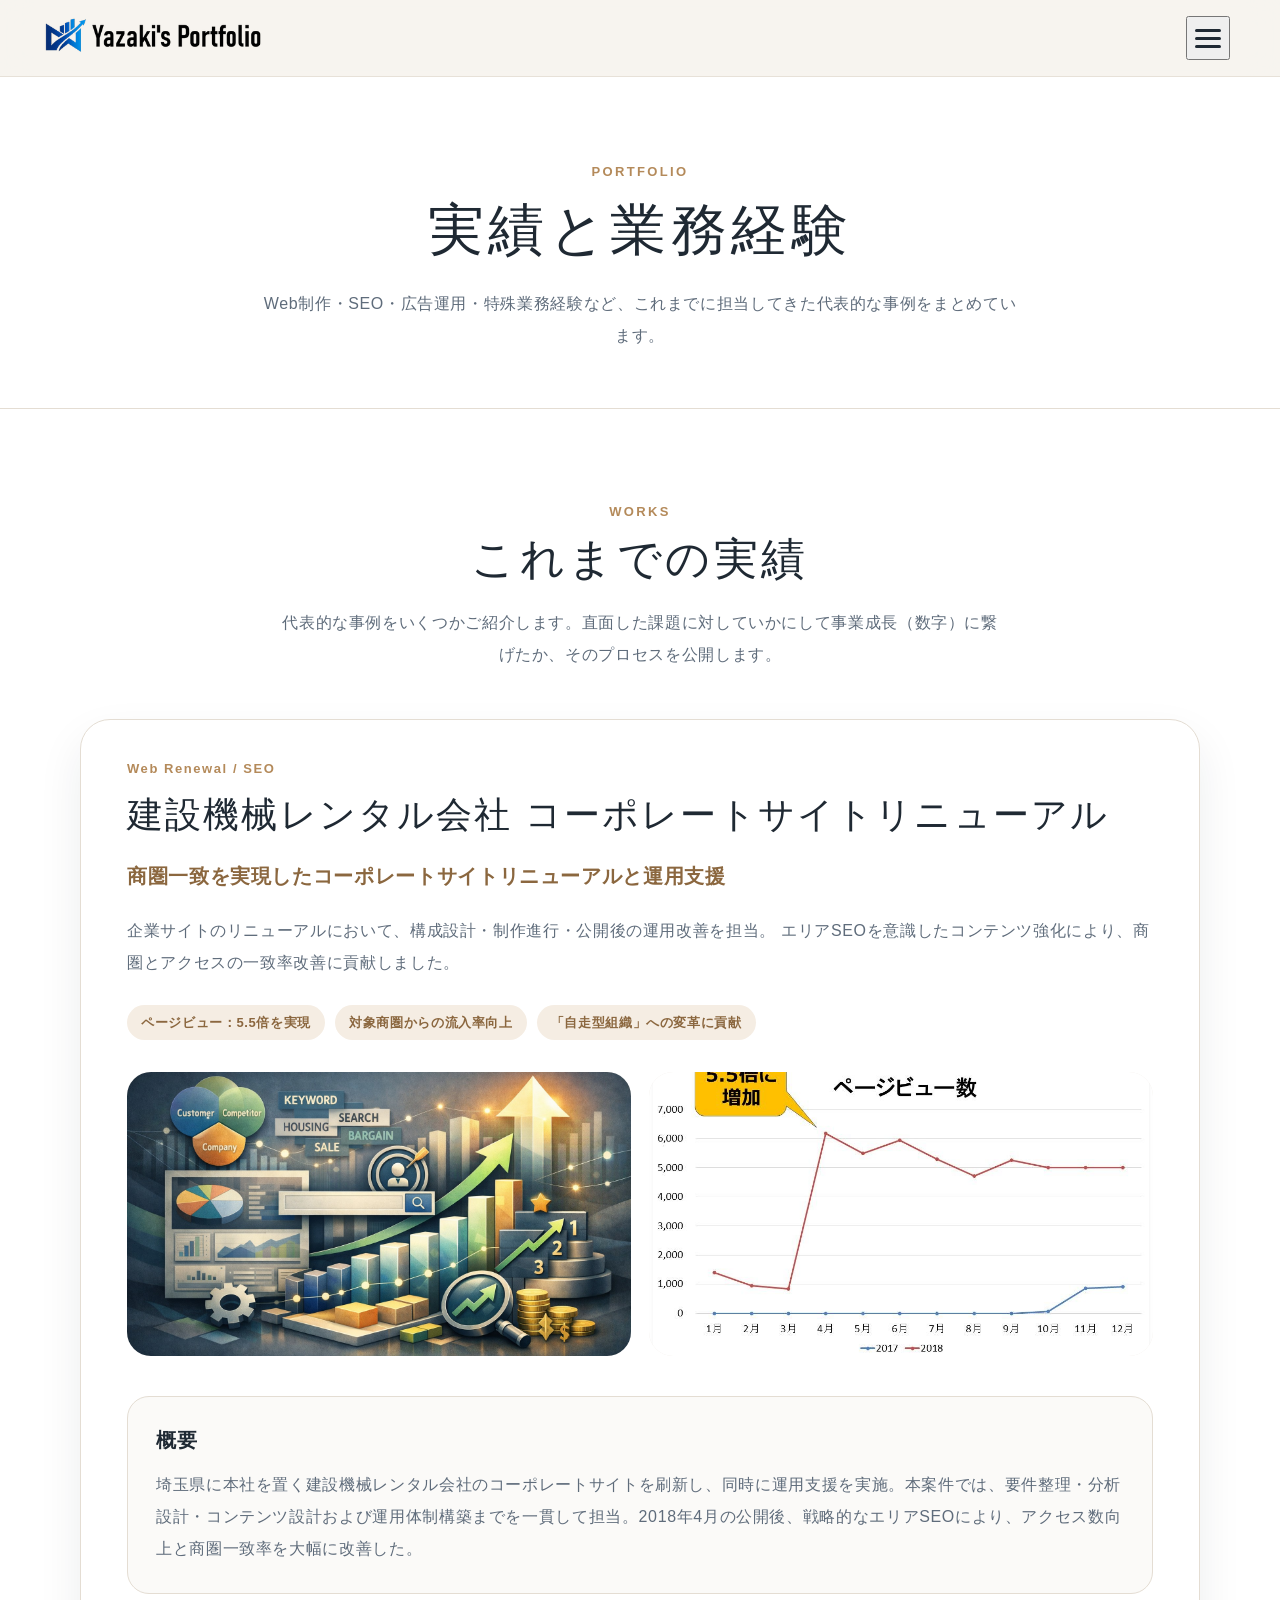
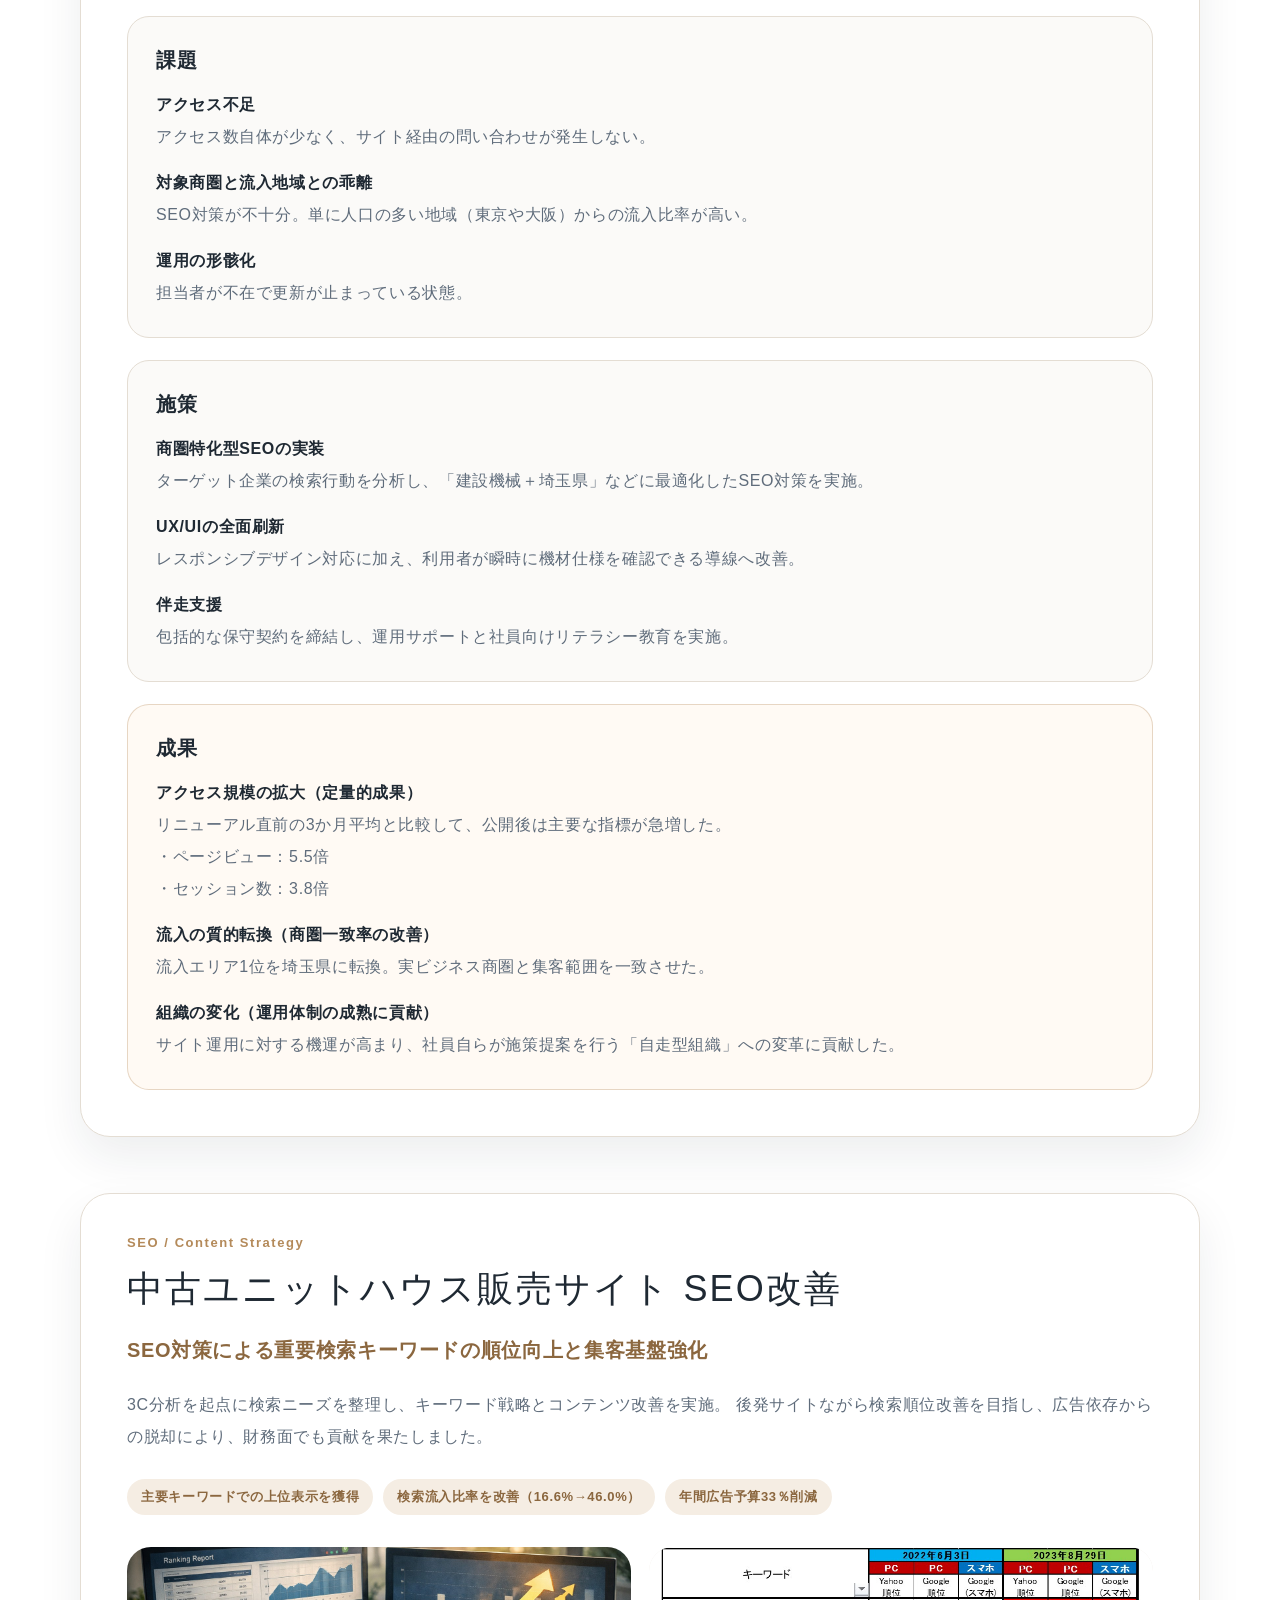
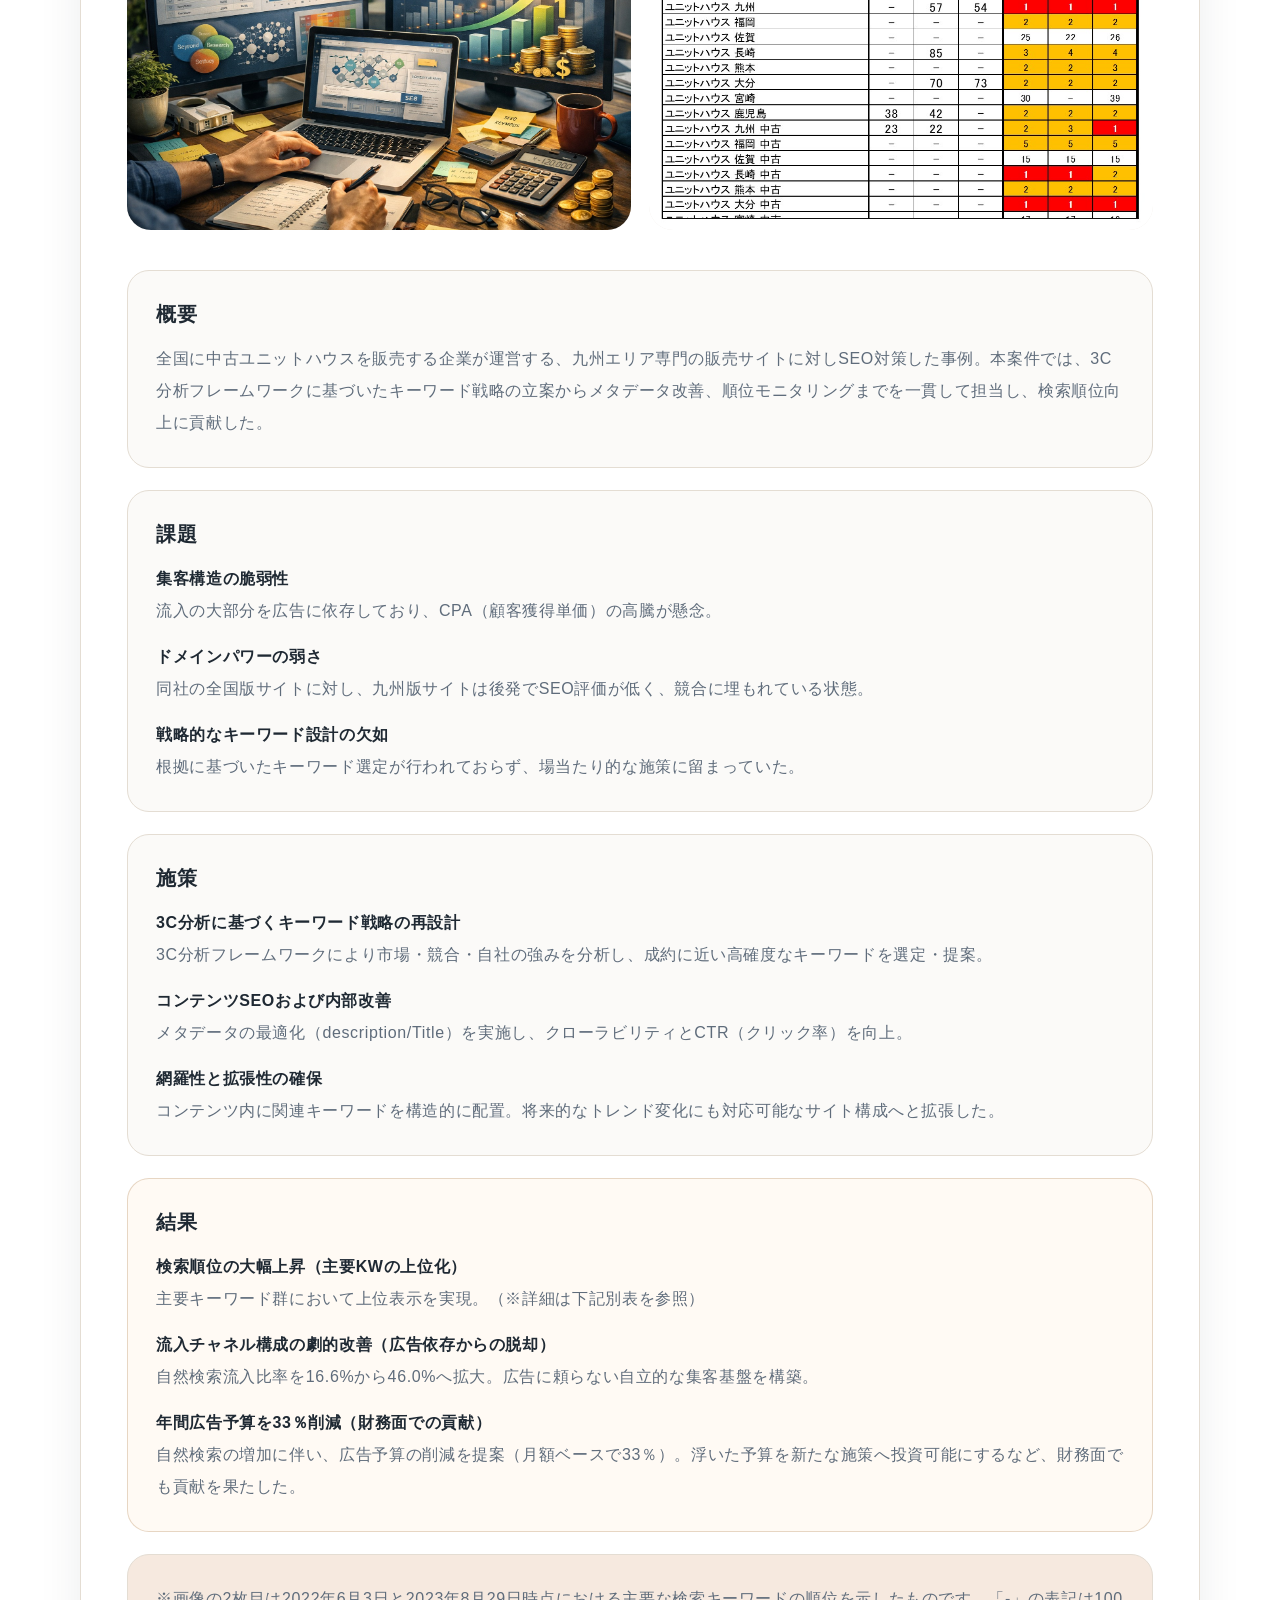
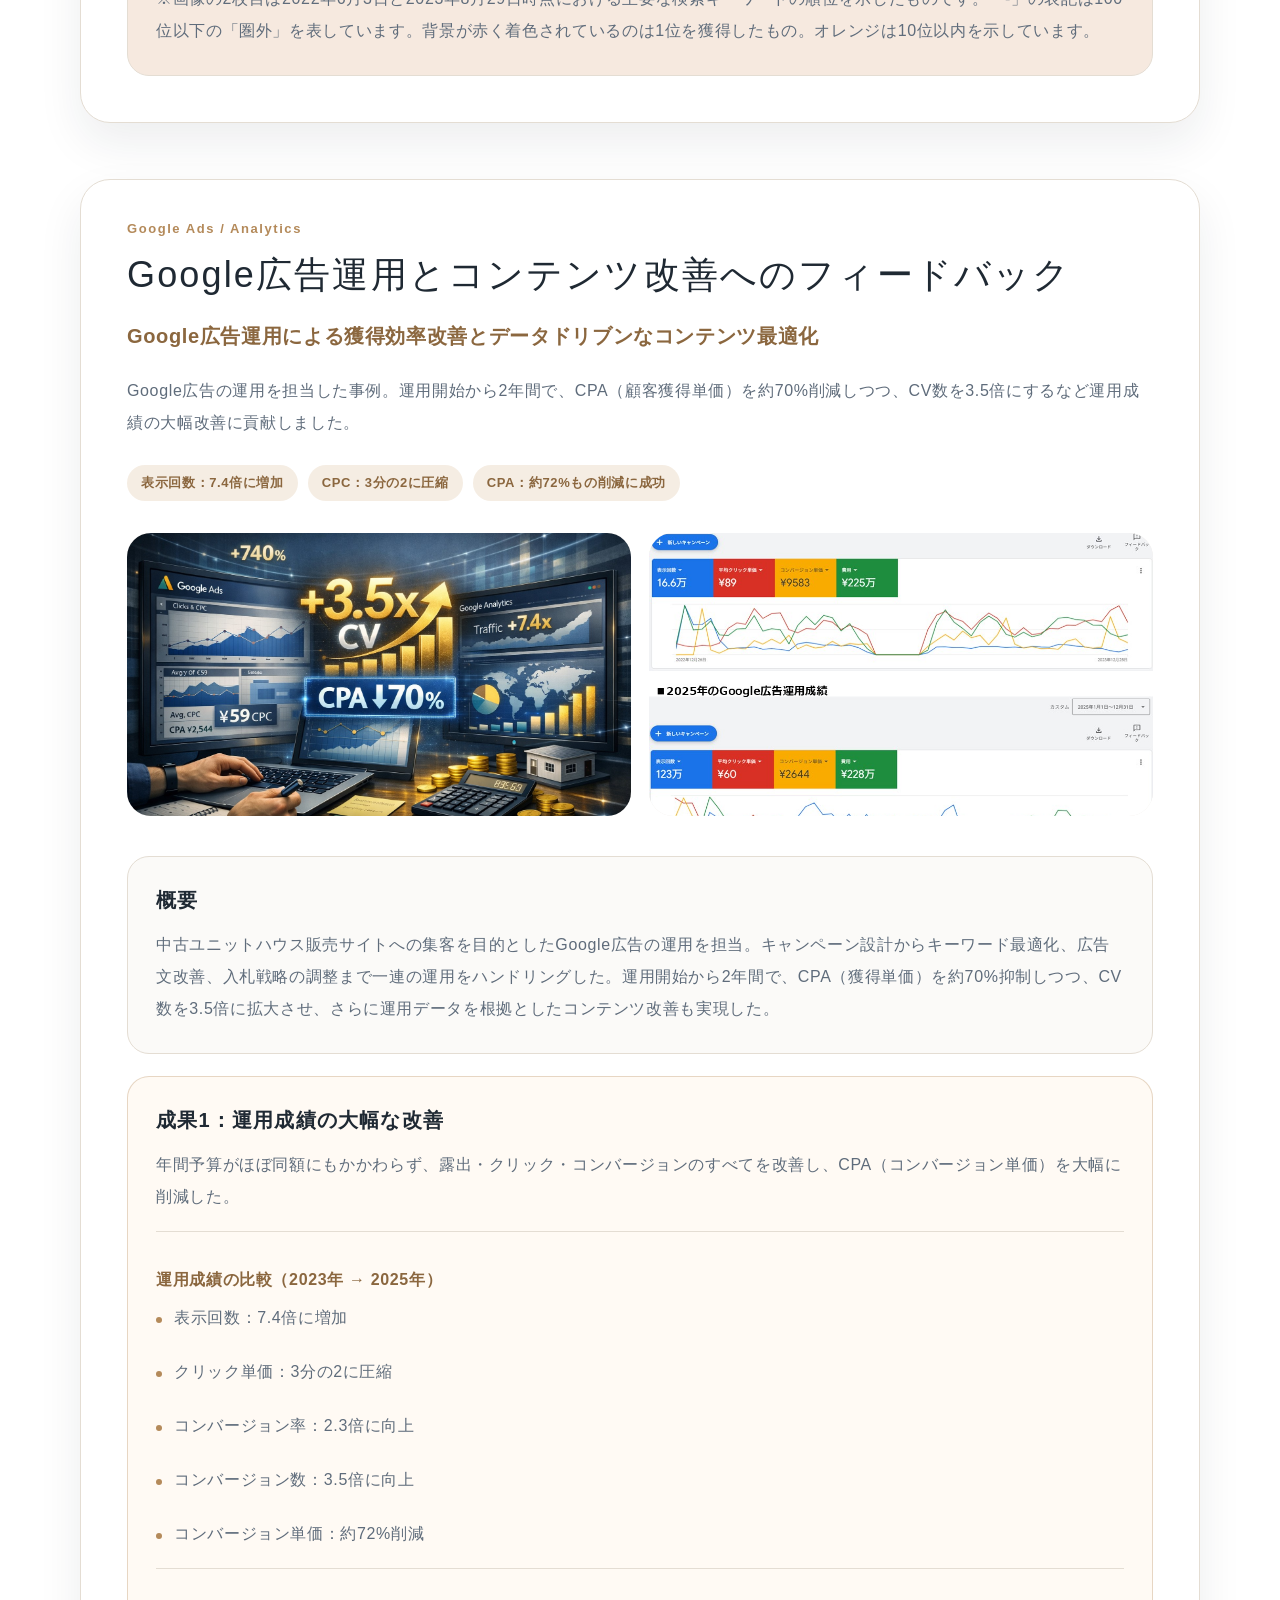
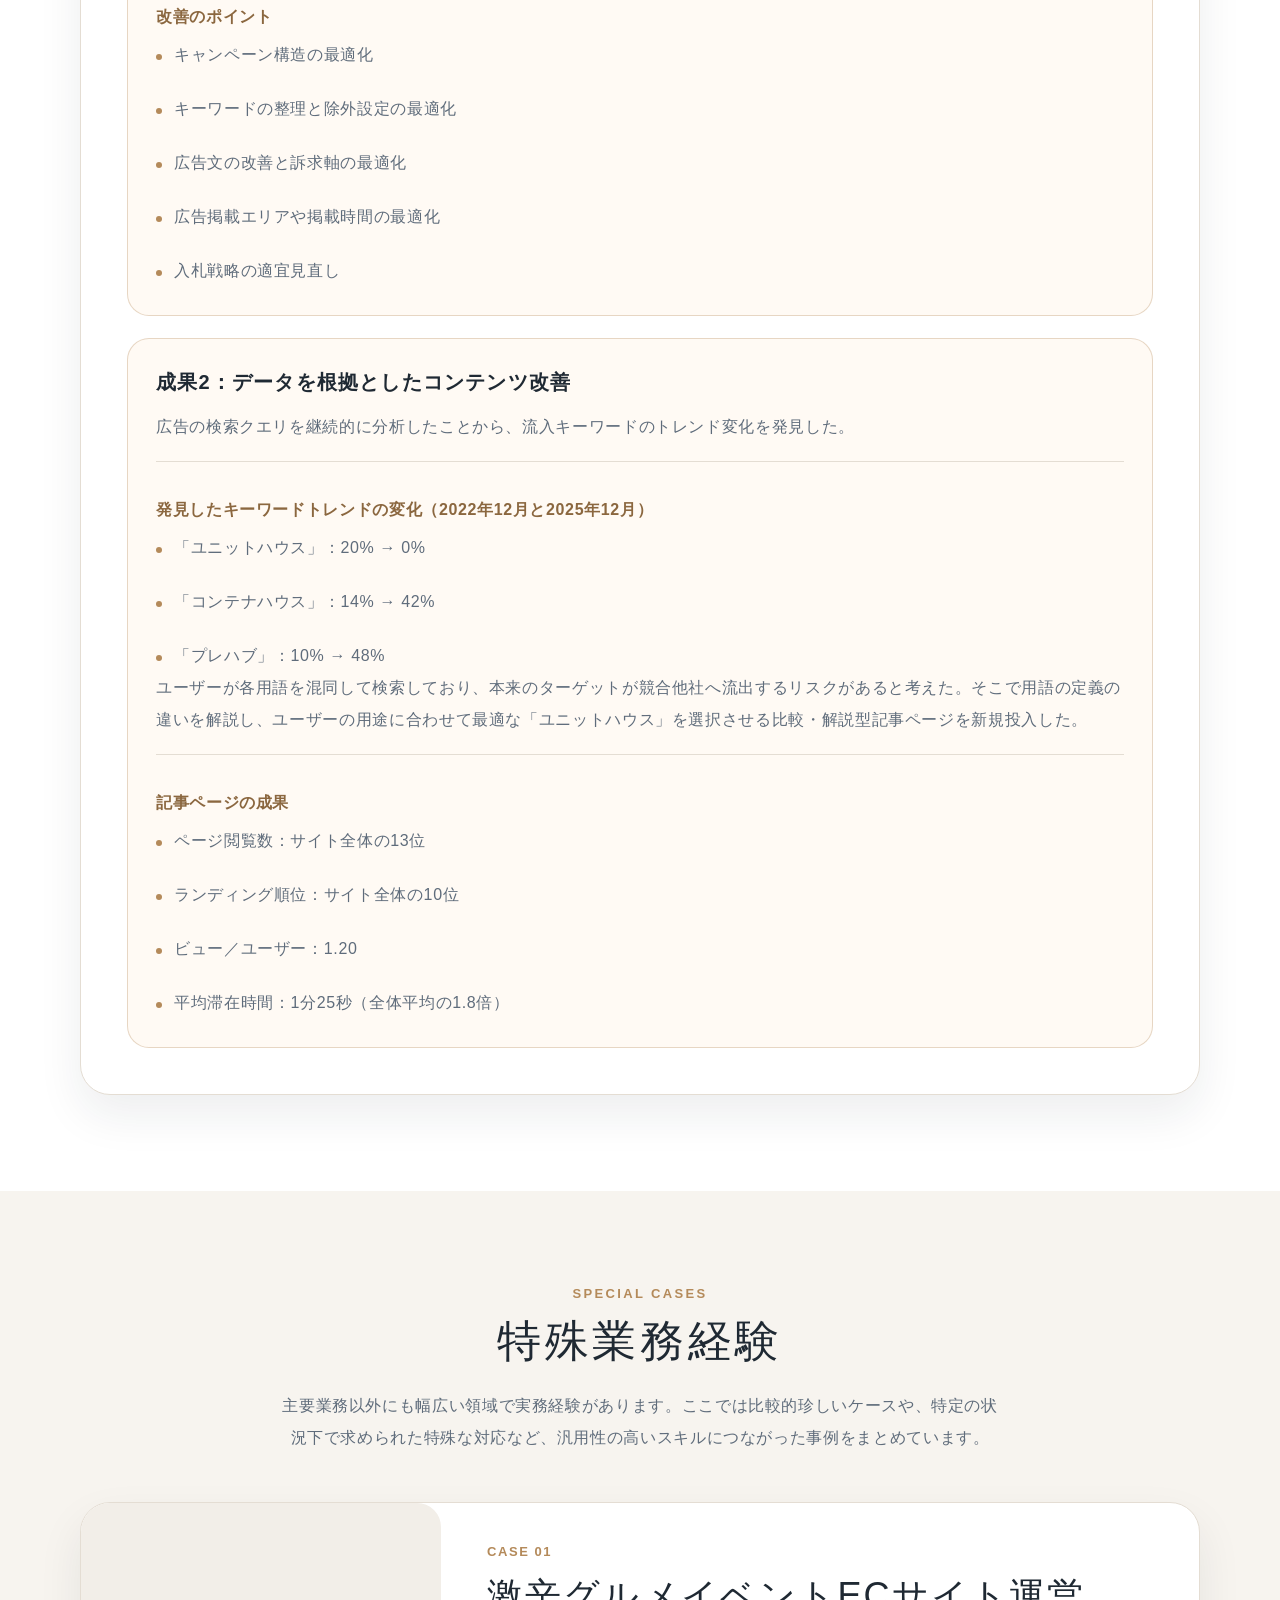
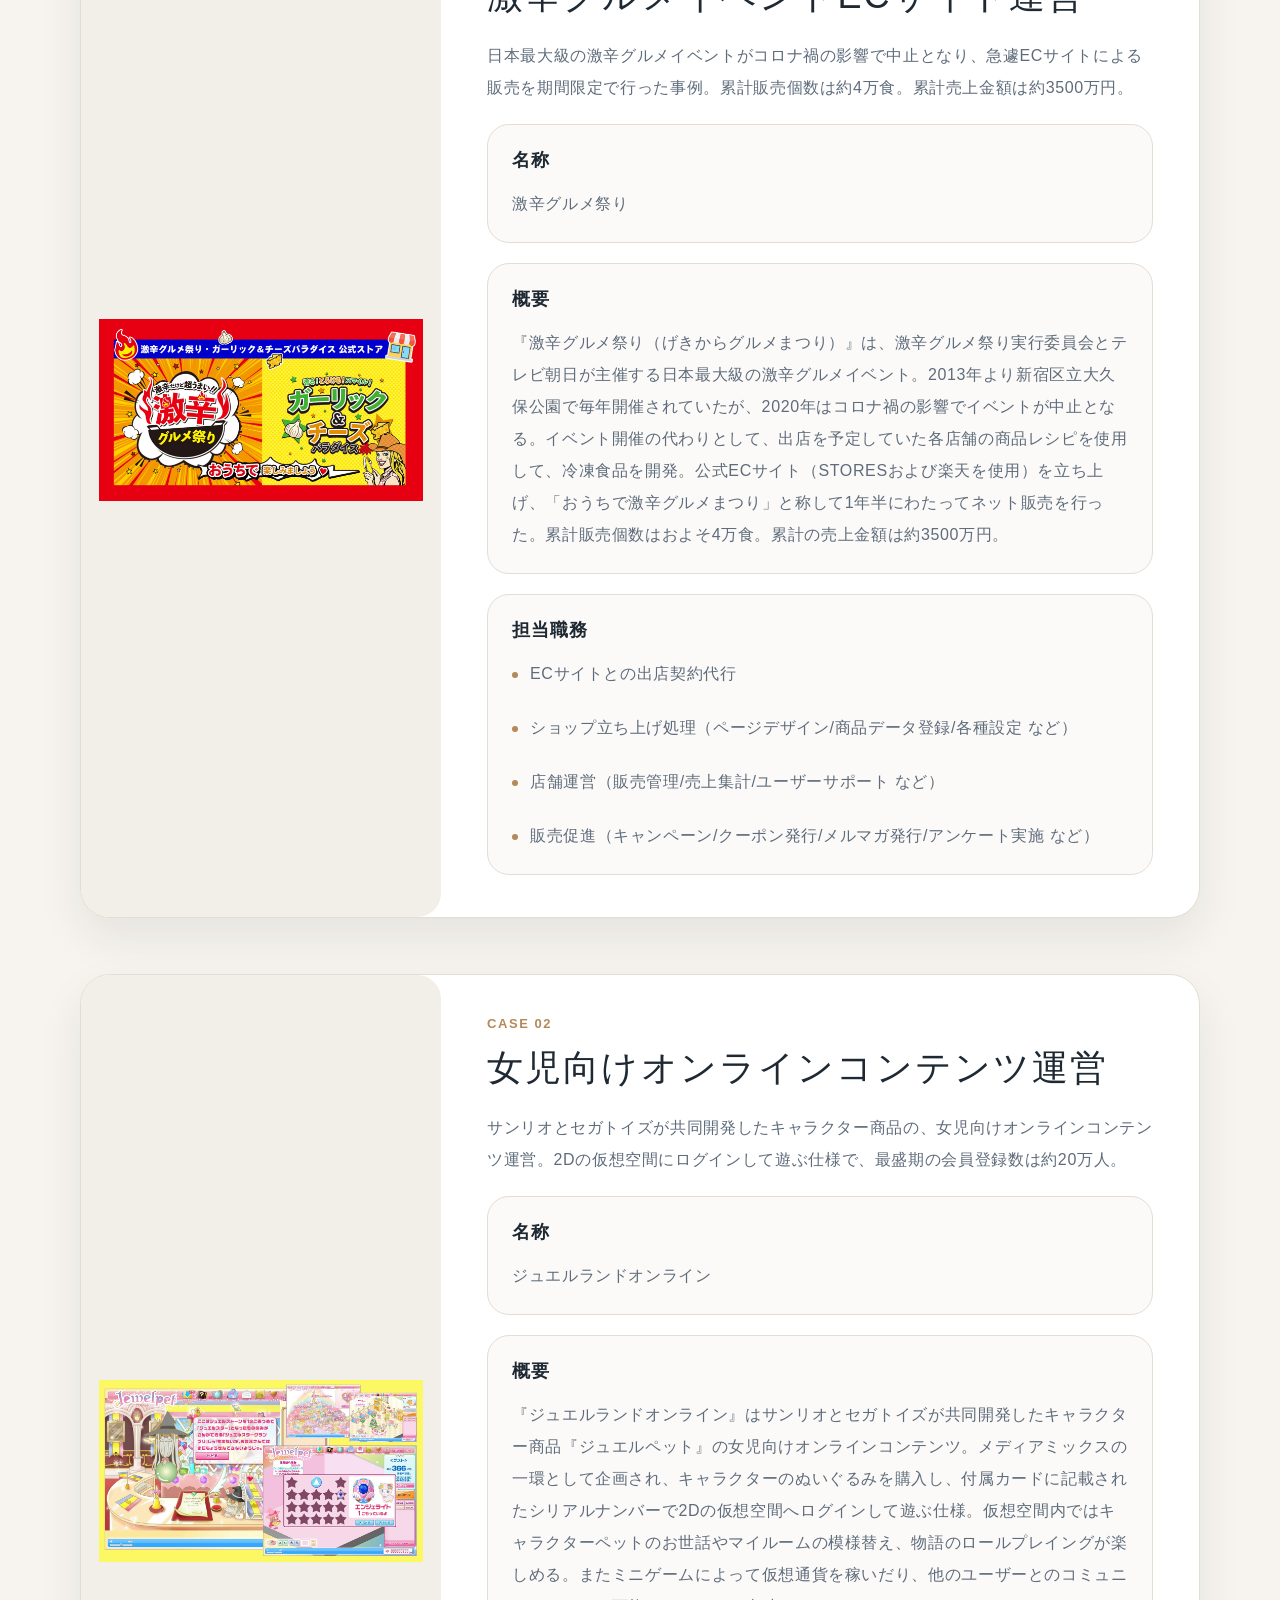
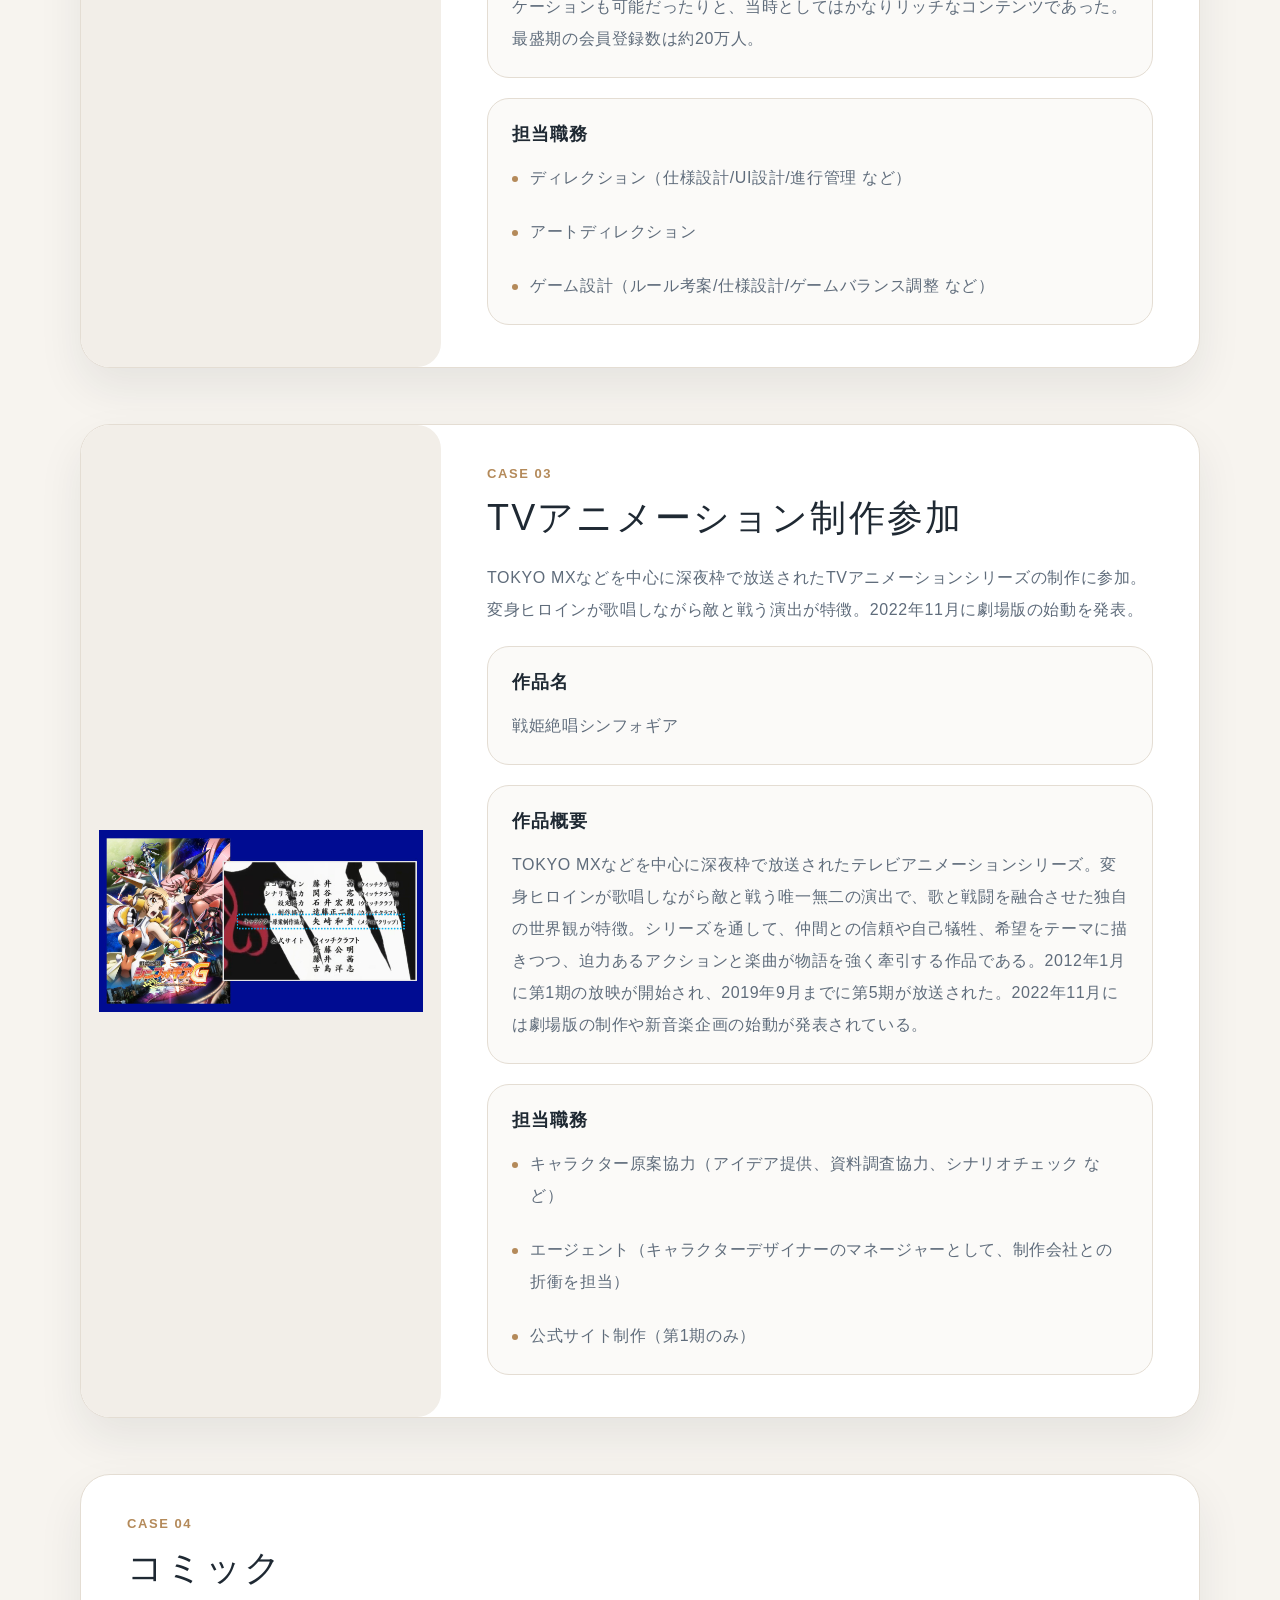
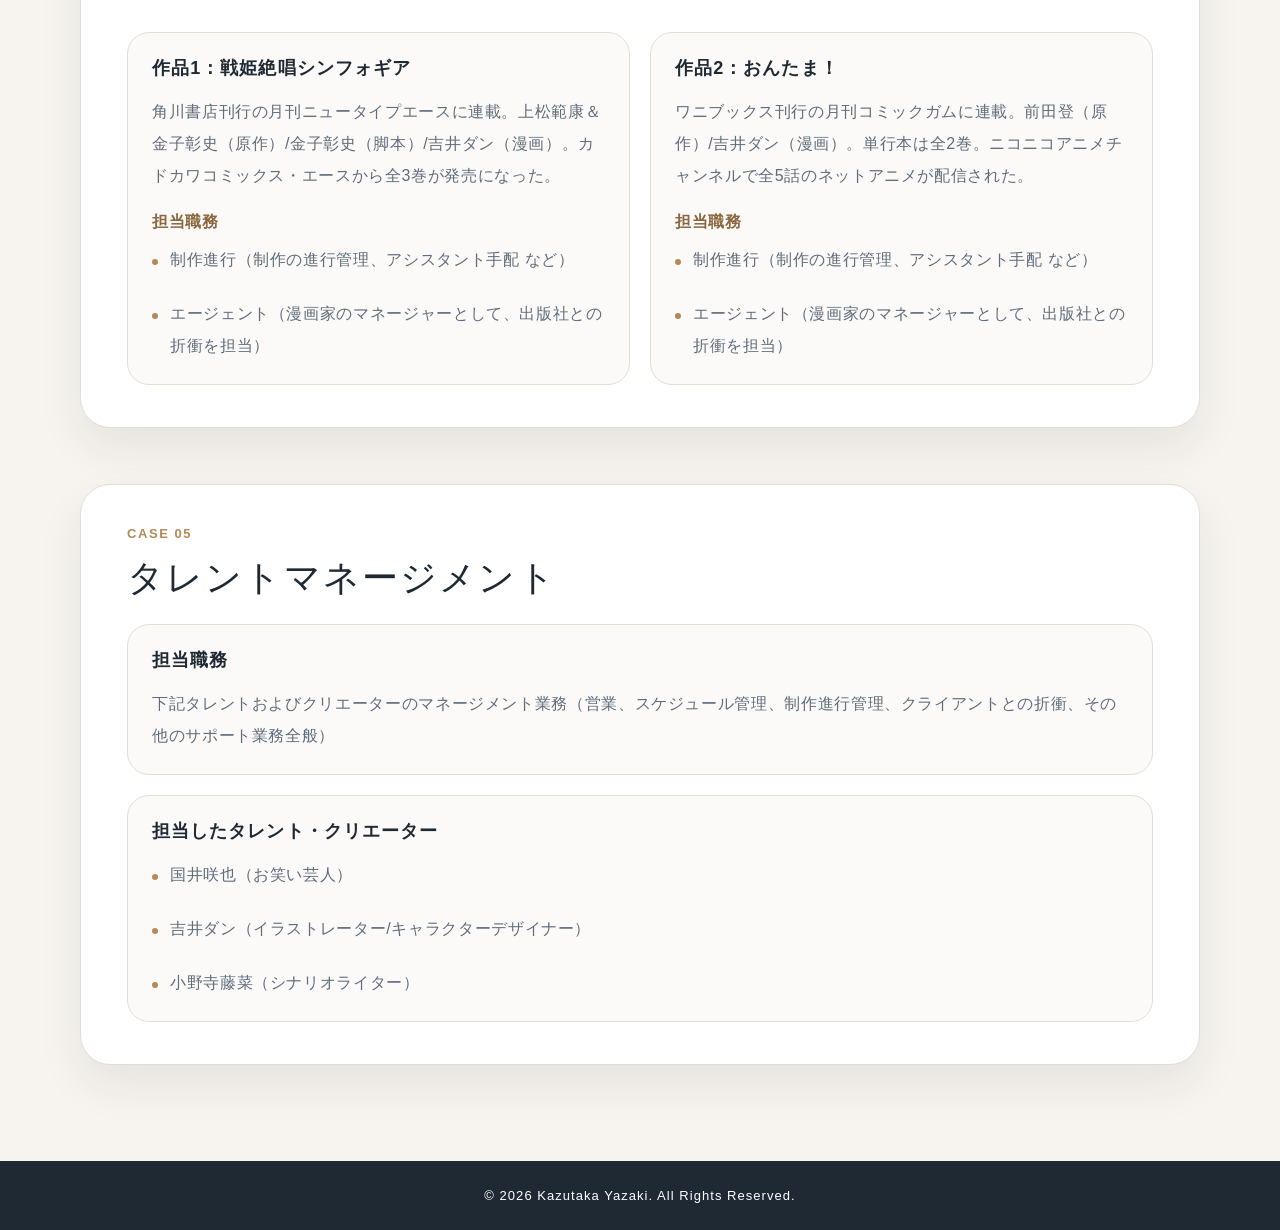
==== commit 6f4d34b4: "Add files via upload" ====
--- a/portfolio.html
+++ b/portfolio.html
@@ -131,7 +131,7 @@
               <section class="case-detail-block result-block">
                 <h4>成果</h4>
                 <ol>
-                  <li><strong>アクセス規模の拡大（定量的成果）</strong><br>リニューアル直前の3か月平均と比較して、公開後は主要な指標が急増した。<br>・ページビュー：5.5倍（1,061 → 5,872）<br>・セッション数：3.8倍（506 → 1,901）</li>
+                  <li><strong>アクセス規模の拡大（定量的成果）</strong><br>リニューアル直前の3か月平均と比較して、公開後は主要な指標が急増した。<br>・ページビュー：5.5倍<br>・セッション数：3.8倍</li>
                   <li><strong>流入の質的転換（商圏一致率の改善）</strong><br>流入エリア1位を埼玉県に転換。実ビジネス商圏と集客範囲を一致させた。</li>
                   <li><strong>組織の変化（運用体制の成熟に貢献）</strong><br>サイト運用に対する機運が高まり、社員自らが施策提案を行う「自走型組織」への変革に貢献した。</li>
                 </ol>
@@ -151,7 +151,7 @@
               <ul class="result-tags">
                 <li>主要キーワードでの上位表示を獲得</li>
                 <li>検索流入比率を改善（16.6%→46.0%）</li>
-                <li>広告予算年間120万円削減</li>
+                <li>年間広告予算33％削減</li>
               </ul>
             </div>
 
@@ -205,7 +205,7 @@
                 <ol>
                   <li><strong>検索順位の大幅上昇（主要KWの上位化）</strong><br>主要キーワード群において上位表示を実現。（※詳細は下記別表を参照）</li>
                   <li><strong>流入チャネル構成の劇的改善（広告依存からの脱却）</strong><br>自然検索流入比率を16.6%から46.0%へ拡大。広告に頼らない自立的な集客基盤を構築。</li>
-                  <li><strong>年間120万円のコスト削減（財務面での貢献）</strong><br>自然検索の増加に伴い、広告予算の月額10万円削減を提案。浮いた予算を新たな施策へ投資可能にするなど、財務面でも貢献を果たした。</li>
+                  <li><strong>年間広告予算を33％削減（財務面での貢献）</strong><br>自然検索の増加に伴い、広告予算の削減を提案（月額ベースで33％）。浮いた予算を新たな施策へ投資可能にするなど、財務面でも貢献を果たした。</li>
                 </ol>
               </section>
 
@@ -225,8 +225,8 @@
               </p>
               <ul class="result-tags">
                 <li>表示回数：7.4倍に増加</li>
-                <li>CPC：¥89→¥60（約30円改善）</li>
-                <li>CPA：¥9,583 → ¥2,644（約72%削減）</li>
+                <li>CPC：3分の2に圧縮</li>
+                <li>CPA：約72%もの削減に成功</li>
               </ul>
             </div>
 
@@ -264,10 +264,10 @@
                   <h5>運用成績の比較（2023年 → 2025年）</h5>
                   <ul>
                     <li>表示回数：7.4倍に増加</li>
-                    <li>クリック単価：約30円改善（¥89 → ¥60）</li>
-                    <li>コンバージョン率：1.02% → 2.35%（2.3倍）</li>
-                    <li>コンバージョン数：257 → 898（3.5倍）</li>
-                    <li>コンバージョン単価：¥9,583 → ¥2,644（約72%削減）</li>
+                    <li>クリック単価：3分の2に圧縮</li>
+                    <li>コンバージョン率：2.3倍に向上</li>
+                    <li>コンバージョン数：3.5倍に向上</li>
+                    <li>コンバージョン単価：約72%削減</li>
                   </ul>
                 </div>
                 <div class="metric-list">
